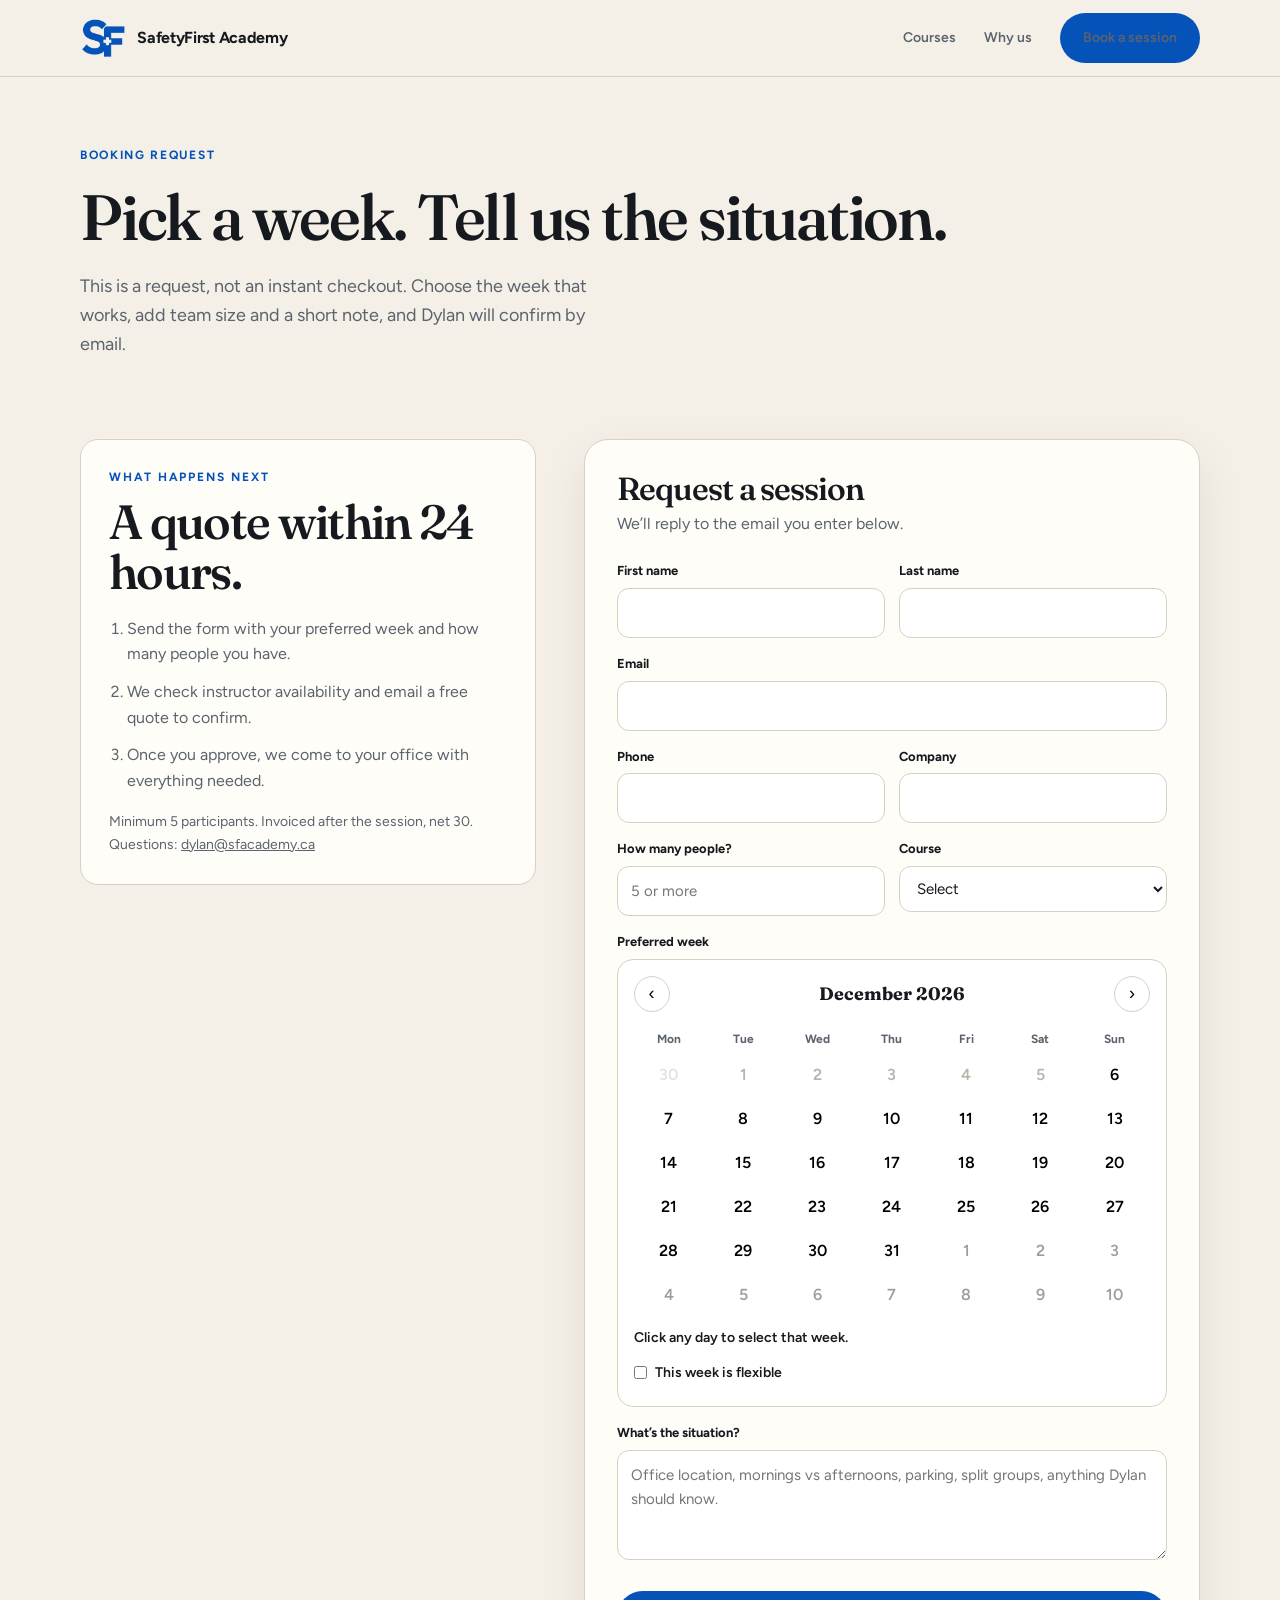
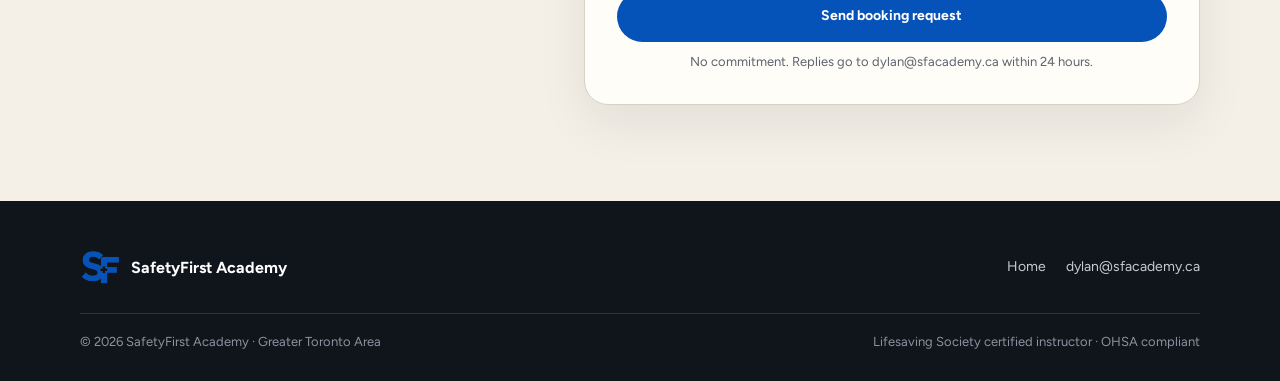
==== book.html @ b3f90e50 "Rebuild SafetyFirst Academy as a tighter site with a dedicated booking request page." ====
<!DOCTYPE html>
<html lang="en">
<head>
  <meta charset="UTF-8">
  <meta name="viewport" content="width=device-width, initial-scale=1.0">
  <title>Book a session | SafetyFirst Academy</title>
  <meta name="description" content="Request an on-site First Aid or CPR-C session. Choose a week, tell us your team size, and we will confirm within 24 hours.">
  <link rel="icon" href="assets/favicon.png">
  <link rel="preconnect" href="https://fonts.googleapis.com">
  <link rel="preconnect" href="https://fonts.gstatic.com" crossorigin>
  <link href="https://fonts.googleapis.com/css2?family=Figtree:wght@400;500;600;700&family=Fraunces:ital,opsz,wght@0,9..144,500;0,9..144,600;1,9..144,500&display=swap" rel="stylesheet">
  <link rel="stylesheet" href="css/styles.css">
</head>
<body>
  <a class="skip" href="#main">Skip to content</a>

  <header class="nav">
    <div class="nav-in">
      <a class="brand" href="index.html">
        <img src="assets/mark.png" alt="">
        <span>SafetyFirst Academy</span>
      </a>
      <nav class="nav-links">
        <a href="index.html#courses">Courses</a>
        <a href="index.html#why">Why us</a>
        <a class="btn btn-solid" href="book.html">Book a session</a>
      </nav>
    </div>
  </header>

  <main id="main">
    <section class="page-hero">
      <div class="wrap">
        <div class="kicker">Booking request</div>
        <h1>Pick a week. Tell us the situation.</h1>
        <p class="lede">This is a request, not an instant checkout. Choose the week that works, add team size and a short note, and Dylan will confirm by email.</p>
      </div>
    </section>

    <section class="booking">
      <div class="wrap booking-grid">
        <aside class="aside-card">
          <div class="lbl">What happens next</div>
          <h2>A quote within 24 hours.</h2>
          <ol>
            <li>Send the form with your preferred week and how many people you have.</li>
            <li>We check instructor availability and email a free quote to confirm.</li>
            <li>Once you approve, we come to your office with everything needed.</li>
          </ol>
          <p class="note">Minimum 5 participants. Invoiced after the session, net 30. Questions: <a href="mailto:dylan@sfacademy.ca">dylan@sfacademy.ca</a></p>
        </aside>

        <div class="form-card">
          <form id="bookingForm" name="session-request" method="POST" data-netlify="true" data-netlify-honeypot="bot-field" action="/book.html">
            <input type="hidden" name="form-name" value="session-request">
            <p class="honeypot">
              <label>Don’t fill this out if you’re human: <input name="bot-field"></label>
            </p>

            <h2>Request a session</h2>
            <p class="form-sub">We’ll reply to the email you enter below.</p>
            <div class="form-error" id="formError" role="alert"></div>

            <div class="fr">
              <div class="fg">
                <label for="fname">First name</label>
                <input id="fname" name="first-name" type="text" autocomplete="given-name" required>
              </div>
              <div class="fg">
                <label for="lname">Last name</label>
                <input id="lname" name="last-name" type="text" autocomplete="family-name">
              </div>
            </div>

            <div class="fg">
              <label for="email">Email</label>
              <input id="email" name="email" type="email" autocomplete="email" required>
            </div>

            <div class="fr">
              <div class="fg">
                <label for="phone">Phone</label>
                <input id="phone" name="phone" type="tel" autocomplete="tel">
              </div>
              <div class="fg">
                <label for="company">Company</label>
                <input id="company" name="company" type="text" autocomplete="organization" required>
              </div>
            </div>

            <div class="fr">
              <div class="fg">
                <label for="size">How many people?</label>
                <input id="size" name="team-size" type="number" min="5" step="1" placeholder="5 or more" required>
              </div>
              <div class="fg">
                <label for="course">Course</label>
                <select id="course" name="course" required>
                  <option value="">Select</option>
                  <option>Basic First Aid &amp; CPR-C (8 hours)</option>
                  <option>Intermediate First Aid &amp; CPR-C (16 hours)</option>
                  <option>Group recertification</option>
                  <option>Custom corporate program</option>
                  <option>Not sure yet</option>
                </select>
              </div>
            </div>

            <div class="fg">
              <label>Preferred week</label>
              <div class="cal" id="calendar">
                <div class="cal-head">
                  <button type="button" id="calPrev" aria-label="Previous month">‹</button>
                  <strong id="calLabel"></strong>
                  <button type="button" id="calNext" aria-label="Next month">›</button>
                </div>
                <div class="cal-weekdays">
                  <span>Mon</span><span>Tue</span><span>Wed</span><span>Thu</span><span>Fri</span><span>Sat</span><span>Sun</span>
                </div>
                <div class="cal-grid" id="calGrid"></div>
                <p class="cal-choice" id="calChoice">Click any day to select that week.</p>
                <label class="check">
                  <input id="flexible" name="date-flexible" type="checkbox" value="yes">
                  This week is flexible
                </label>
              </div>
              <input type="hidden" name="preferred-date" id="preferredDate">
              <input type="hidden" name="preferred-week" id="preferredWeek">
            </div>

            <div class="fg">
              <label for="notes">What’s the situation?</label>
              <textarea id="notes" name="notes" placeholder="Office location, mornings vs afternoons, parking, split groups, anything Dylan should know." required></textarea>
            </div>

            <button class="btn btn-solid submit" id="submitBtn" type="submit">Send booking request</button>
            <p class="fnote">No commitment. Replies go to dylan@sfacademy.ca within 24 hours.</p>
          </form>

          <div class="ok" id="okBox">
            <h3>Request received</h3>
            <p>Thanks. Dylan will email you within 24 hours to confirm a date and send a quote.</p>
          </div>
        </div>
      </div>
    </section>
  </main>

  <footer>
    <div class="wrap">
      <div class="foot-top">
        <div class="foot-brand">
          <img src="assets/mark.png" alt="">
          <span>SafetyFirst Academy</span>
        </div>
        <div class="foot-links">
          <a href="index.html">Home</a>
          <a href="mailto:dylan@sfacademy.ca">dylan@sfacademy.ca</a>
        </div>
      </div>
      <div class="foot-btm">
        <span>© 2026 SafetyFirst Academy · Greater Toronto Area</span>
        <span>Lifesaving Society certified instructor · OHSA compliant</span>
      </div>
    </div>
  </footer>

  <script src="js/book.js"></script>
</body>
</html>
---- css/styles.css ----
*,
*::before,
*::after {
  box-sizing: border-box;
  margin: 0;
  padding: 0;
}

:root {
  --blue: #0553b8;
  --blue-deep: #033e8c;
  --blue-soft: #dbe7f8;
  --ink: #16191e;
  --muted: #5c636e;
  --paper: #f4f0e8;
  --paper-2: #ebe5d9;
  --card: #fffdf8;
  --line: #d8d0c3;
  --navy: #10151c;
  --ok: #1f6b45;
  --danger: #b42318;
  --shadow: 0 18px 50px rgba(16, 21, 28, 0.08);
  --radius: 18px;
}

html {
  scroll-behavior: smooth;
}

body {
  font-family: "Figtree", "Helvetica Neue", sans-serif;
  color: var(--ink);
  background: var(--paper);
  line-height: 1.6;
  -webkit-font-smoothing: antialiased;
}

img {
  max-width: 100%;
  display: block;
}

a {
  color: inherit;
}

.wrap {
  width: min(1120px, calc(100% - 40px));
  margin: 0 auto;
}

.skip {
  position: absolute;
  left: -999px;
}

.skip:focus {
  left: 16px;
  top: 16px;
  z-index: 80;
  background: #fff;
  padding: 8px 12px;
}

/* NAV */
.nav {
  position: sticky;
  top: 0;
  z-index: 40;
  background: rgba(244, 240, 232, 0.88);
  backdrop-filter: blur(16px);
  border-bottom: 1px solid var(--line);
}

.nav-in {
  width: min(1120px, calc(100% - 40px));
  margin: 0 auto;
  height: 76px;
  display: flex;
  align-items: center;
  justify-content: space-between;
  gap: 24px;
}

.brand {
  display: flex;
  align-items: center;
  gap: 10px;
  text-decoration: none;
}

.brand img {
  height: 42px;
  width: auto;
}

.brand span {
  font-weight: 700;
  letter-spacing: -0.02em;
}

.nav-links {
  display: flex;
  align-items: center;
  gap: 28px;
}

.nav-links a {
  text-decoration: none;
  font-size: 14px;
  font-weight: 600;
  color: var(--muted);
}

.nav-links a:hover {
  color: var(--ink);
}

.btn {
  display: inline-flex;
  align-items: center;
  justify-content: center;
  gap: 8px;
  padding: 13px 22px;
  border-radius: 999px;
  font: inherit;
  font-size: 14px;
  font-weight: 700;
  text-decoration: none;
  border: 1.5px solid transparent;
  cursor: pointer;
  transition: 0.18s ease;
}

.btn-solid {
  background: var(--blue);
  color: #fff;
}

.btn-solid:hover {
  background: var(--blue-deep);
}

.btn-ghost {
  background: transparent;
  color: var(--ink);
  border-color: var(--line);
}

.btn-ghost:hover {
  border-color: var(--ink);
}

.btn-light {
  background: #fff;
  color: var(--ink);
}

/* HERO */
.hero {
  padding: 88px 0 72px;
}

.hero-grid {
  display: grid;
  grid-template-columns: 1.15fr 0.85fr;
  gap: 64px;
  align-items: end;
}

.kicker {
  display: inline-flex;
  align-items: center;
  gap: 8px;
  font-size: 12px;
  font-weight: 700;
  letter-spacing: 0.14em;
  text-transform: uppercase;
  color: var(--blue);
  margin-bottom: 18px;
}

h1,
h2,
.display {
  font-family: "Fraunces", Georgia, serif;
  font-weight: 560;
  letter-spacing: -0.035em;
  line-height: 1.05;
}

h1 {
  font-size: clamp(44px, 7vw, 78px);
  margin-bottom: 22px;
}

h1 em {
  font-style: italic;
  font-weight: 500;
  color: var(--blue);
}

.lede {
  font-size: 18px;
  color: var(--muted);
  max-width: 520px;
  margin-bottom: 32px;
}

.hero-actions {
  display: flex;
  gap: 12px;
  flex-wrap: wrap;
}

.hero-panel {
  background: var(--navy);
  color: #efe8da;
  border-radius: 28px;
  padding: 36px 32px;
  min-height: 320px;
  display: flex;
  flex-direction: column;
  justify-content: space-between;
  box-shadow: var(--shadow);
}

.hero-panel img {
  width: 92px;
  height: auto;
  margin-bottom: 28px;
}

.hero-panel p {
  font-family: "Fraunces", Georgia, serif;
  font-size: 28px;
  line-height: 1.2;
  letter-spacing: -0.03em;
}

.hero-panel small {
  color: #b7c0cc;
  font-size: 13px;
}

/* STRIP */
.strip {
  border-top: 1px solid var(--line);
  border-bottom: 1px solid var(--line);
  padding: 22px 0;
}

.strip-in {
  display: flex;
  justify-content: space-between;
  gap: 20px;
  flex-wrap: wrap;
}

.strip-in p {
  font-size: 14px;
  font-weight: 600;
  color: var(--muted);
}

/* SECTIONS */
section {
  padding: 88px 0;
}

.section-head {
  max-width: 640px;
  margin-bottom: 40px;
}

.lbl {
  font-size: 12px;
  font-weight: 700;
  letter-spacing: 0.16em;
  text-transform: uppercase;
  color: var(--blue);
  margin-bottom: 10px;
}

h2 {
  font-size: clamp(32px, 4vw, 48px);
  margin-bottom: 12px;
}

.sub {
  color: var(--muted);
  font-size: 17px;
}

.courses {
  display: grid;
  grid-template-columns: 1fr 1fr;
  gap: 18px;
}

.course {
  background: var(--card);
  border: 1px solid var(--line);
  border-radius: var(--radius);
  padding: 32px;
}

.course.featured {
  background: var(--navy);
  color: #f4efe6;
  border-color: var(--navy);
}

.course-top {
  display: flex;
  justify-content: space-between;
  gap: 16px;
  align-items: baseline;
  margin-bottom: 16px;
}

.course h3 {
  font-family: "Fraunces", Georgia, serif;
  font-size: 28px;
  letter-spacing: -0.03em;
}

.hours {
  font-size: 13px;
  font-weight: 700;
  color: var(--blue);
}

.course.featured .hours,
.course.featured .tag {
  color: #9ec2ff;
}

.course p {
  color: var(--muted);
  margin-bottom: 20px;
}

.course.featured p {
  color: #c9d0d8;
}

.tag {
  display: inline-block;
  font-size: 11px;
  font-weight: 700;
  letter-spacing: 0.08em;
  text-transform: uppercase;
  color: var(--blue);
}

.note {
  margin-top: 18px;
  color: var(--muted);
  font-size: 14px;
}

.reasons {
  display: grid;
  grid-template-columns: repeat(3, 1fr);
  gap: 28px;
}

.reason {
  padding-top: 18px;
  border-top: 2px solid var(--blue);
}

.reason strong {
  display: block;
  font-family: "Fraunces", Georgia, serif;
  font-size: 34px;
  letter-spacing: -0.04em;
  margin-bottom: 8px;
}

.reason h3 {
  font-size: 16px;
  margin-bottom: 6px;
}

.reason p {
  color: var(--muted);
  font-size: 14px;
}

.cta {
  padding: 0 0 88px;
}

.cta-band {
  background: var(--navy);
  color: #f4efe6;
  border-radius: 28px;
  padding: 48px;
  display: flex;
  justify-content: space-between;
  align-items: center;
  gap: 24px;
}

.cta-band h2 {
  margin-bottom: 8px;
}

.cta-band p {
  color: #b7c0cc;
}

/* PAGE HERO */
.page-hero {
  padding: 64px 0 24px;
}

.page-hero h1 {
  font-size: clamp(40px, 6vw, 64px);
}

/* BOOKING */
.booking {
  padding: 24px 0 96px;
}

.booking-grid {
  display: grid;
  grid-template-columns: 0.85fr 1.15fr;
  gap: 48px;
  align-items: start;
}

.aside-card {
  background: var(--card);
  border: 1px solid var(--line);
  border-radius: var(--radius);
  padding: 28px;
}

.aside-card ol {
  margin: 18px 0 0 18px;
  color: var(--muted);
}

.aside-card li + li {
  margin-top: 12px;
}

.form-card {
  background: var(--card);
  border: 1px solid var(--line);
  border-radius: 24px;
  padding: 32px;
  box-shadow: var(--shadow);
}

.form-card h2 {
  font-size: 32px;
  margin-bottom: 6px;
}

.form-sub {
  color: var(--muted);
  margin-bottom: 24px;
}

.fg {
  margin-bottom: 16px;
}

.fr {
  display: grid;
  grid-template-columns: 1fr 1fr;
  gap: 14px;
}

label {
  display: block;
  font-size: 13px;
  font-weight: 700;
  margin-bottom: 6px;
}

input,
select,
textarea {
  width: 100%;
  padding: 12px 13px;
  border: 1.5px solid var(--line);
  border-radius: 12px;
  font: inherit;
  font-size: 15px;
  background: #fff;
  color: var(--ink);
  outline: none;
}

input:focus,
select:focus,
textarea:focus {
  border-color: var(--blue);
  box-shadow: 0 0 0 4px rgba(5, 83, 184, 0.12);
}

textarea {
  min-height: 110px;
  resize: vertical;
}

.honeypot {
  display: none;
}

.cal {
  border: 1.5px solid var(--line);
  border-radius: 16px;
  padding: 16px;
  background: #fff;
}

.cal-head {
  display: flex;
  align-items: center;
  justify-content: space-between;
  margin-bottom: 12px;
}

.cal-head button {
  width: 36px;
  height: 36px;
  border: 1px solid var(--line);
  background: #fff;
  border-radius: 50%;
  cursor: pointer;
  font-size: 18px;
}

.cal-head strong {
  font-family: "Fraunces", Georgia, serif;
  font-size: 18px;
}

.cal-weekdays,
.cal-grid {
  display: grid;
  grid-template-columns: repeat(7, 1fr);
  gap: 4px;
}

.cal-weekdays span,
.cal-grid button {
  text-align: center;
  font-size: 12px;
}

.cal-weekdays span {
  color: var(--muted);
  font-weight: 700;
  padding: 6px 0;
}

.cal-grid button {
  border: 0;
  background: transparent;
  min-height: 40px;
  border-radius: 10px;
  cursor: pointer;
  font: inherit;
  font-weight: 600;
}

.cal-grid button:hover:not(:disabled) {
  background: var(--blue-soft);
}

.cal-grid button:disabled {
  color: #b9b3a8;
  cursor: default;
}

.cal-grid button.in-week {
  background: var(--blue-soft);
  color: var(--blue-deep);
}

.cal-grid button.selected {
  background: var(--blue);
  color: #fff;
}

.cal-choice {
  margin-top: 12px;
  font-size: 14px;
  font-weight: 600;
}

.check {
  display: flex;
  align-items: center;
  gap: 8px;
  margin-top: 12px;
  font-size: 14px;
  font-weight: 600;
}

.check input {
  width: auto;
}

.submit {
  width: 100%;
  margin-top: 8px;
}

.fnote {
  text-align: center;
  color: var(--muted);
  font-size: 13px;
  margin-top: 10px;
}

.ok {
  display: none;
  text-align: center;
  padding: 28px 8px;
}

.ok.show {
  display: block;
}

.ok h3 {
  font-family: "Fraunces", Georgia, serif;
  font-size: 28px;
  margin: 10px 0;
}

.form-error {
  display: none;
  background: #fde8e6;
  color: var(--danger);
  border-radius: 12px;
  padding: 10px 12px;
  font-size: 14px;
  font-weight: 600;
  margin-bottom: 14px;
}

.form-error.show {
  display: block;
}

/* FOOTER */
footer {
  background: var(--navy);
  color: #d7dde5;
  padding: 48px 0 28px;
}

.foot-top {
  display: flex;
  justify-content: space-between;
  gap: 24px;
  align-items: center;
  margin-bottom: 28px;
}

.foot-brand {
  display: flex;
  align-items: center;
  gap: 10px;
  color: #fff;
  font-weight: 700;
}

.foot-brand img {
  height: 36px;
}

.foot-links {
  display: flex;
  gap: 20px;
}

.foot-links a {
  color: #c5ccd6;
  text-decoration: none;
  font-size: 14px;
}

.foot-btm {
  border-top: 1px solid #2a313b;
  padding-top: 18px;
  display: flex;
  justify-content: space-between;
  gap: 16px;
  flex-wrap: wrap;
  font-size: 13px;
  color: #8b93a0;
}

.foot-btm a {
  color: #c5ccd6;
}

@media (max-width: 860px) {
  .hero-grid,
  .courses,
  .reasons,
  .booking-grid,
  .fr,
  .cta-band,
  .foot-top {
    grid-template-columns: 1fr;
    display: grid;
  }

  .nav-links a:not(.btn) {
    display: none;
  }

  .hero,
  section,
  .cta {
    padding-top: 56px;
    padding-bottom: 56px;
  }

  .hero-panel,
  .cta-band,
  .form-card {
    padding: 24px;
  }
}
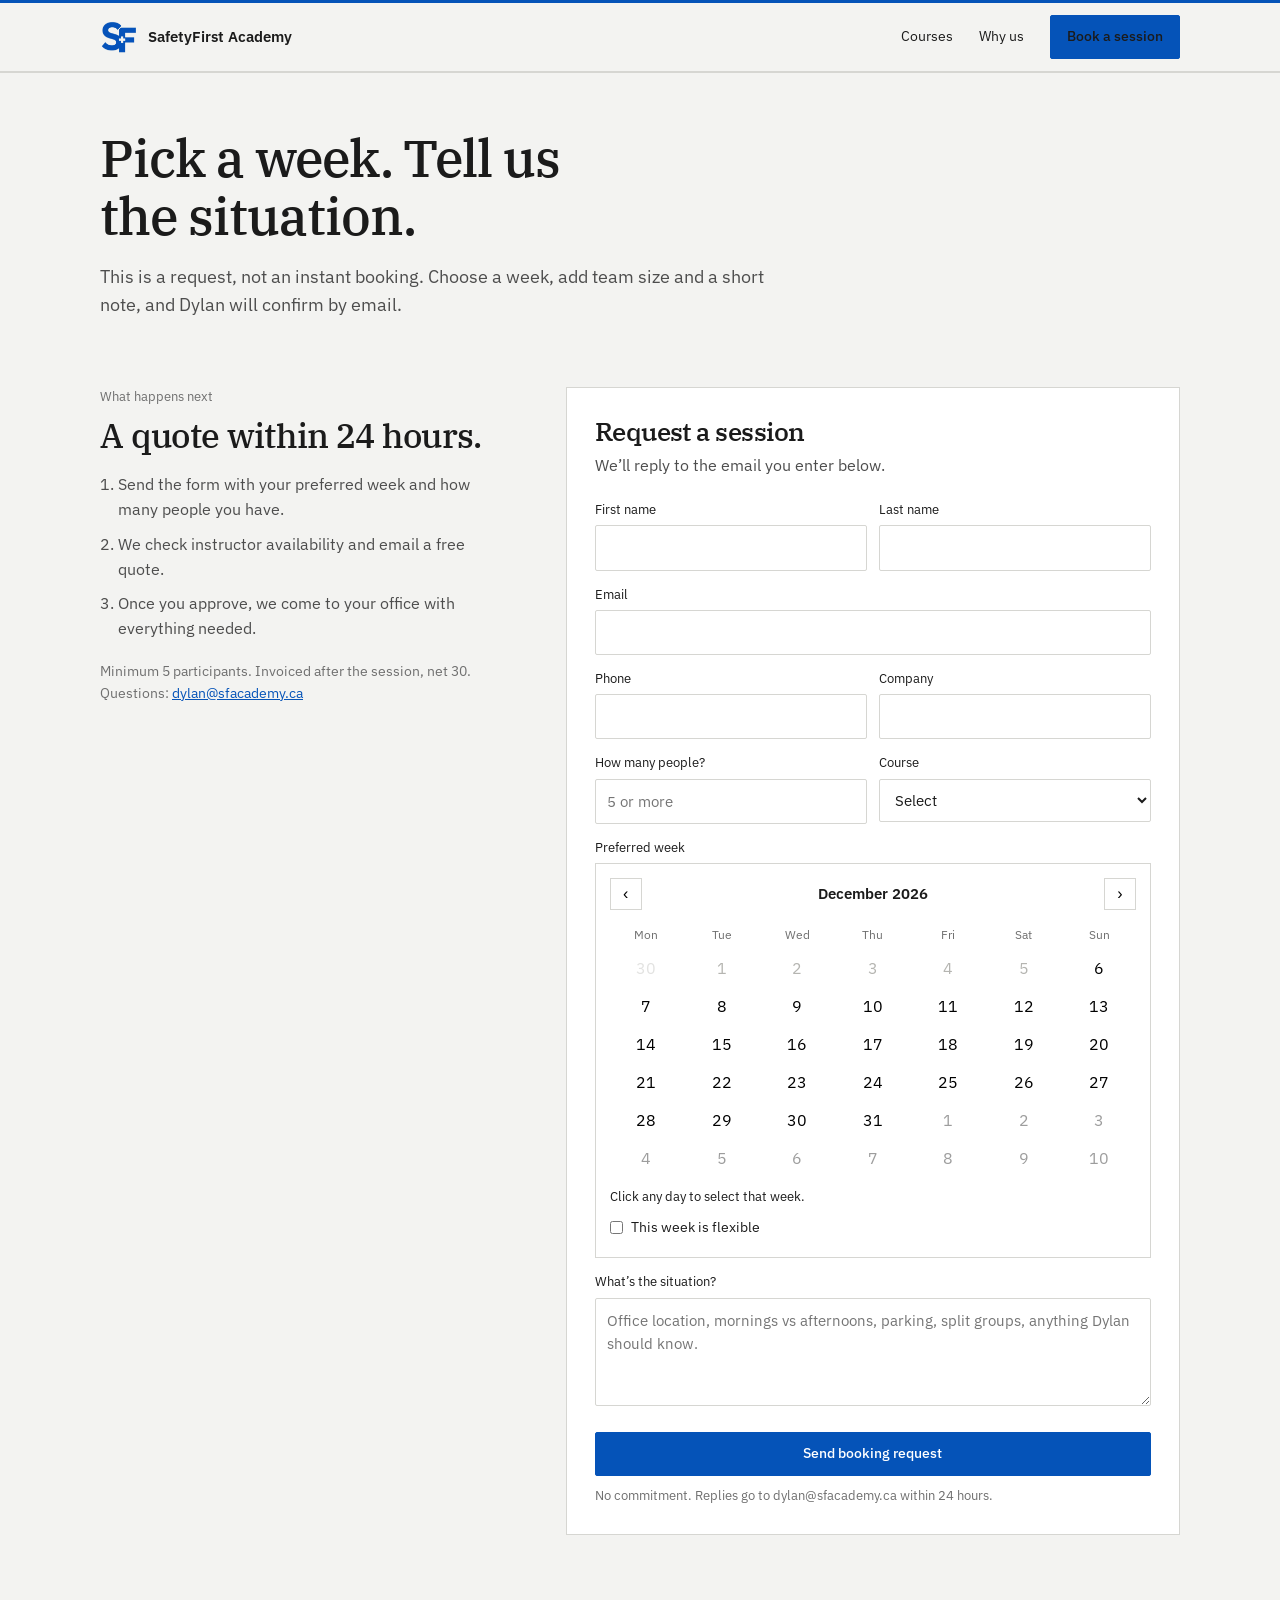
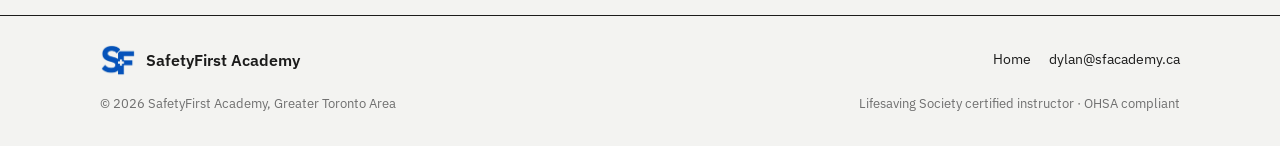
==== commit 82093f4c: "Quiet the visual system so the site reads as an academy, not a template." ====
--- a/book.html
+++ b/book.html
@@ -8,17 +8,18 @@
   <link rel="icon" href="assets/favicon.png">
   <link rel="preconnect" href="https://fonts.googleapis.com">
   <link rel="preconnect" href="https://fonts.gstatic.com" crossorigin>
-  <link href="https://fonts.googleapis.com/css2?family=Figtree:wght@400;500;600;700&family=Fraunces:ital,opsz,wght@0,9..144,500;0,9..144,600;1,9..144,500&display=swap" rel="stylesheet">
+  <link href="https://fonts.googleapis.com/css2?family=IBM+Plex+Sans:wght@400;500;600&family=IBM+Plex+Serif:wght@500&display=swap" rel="stylesheet">
   <link rel="stylesheet" href="css/styles.css">
 </head>
 <body>
   <a class="skip" href="#main">Skip to content</a>
+  <div class="topbar"></div>
 
   <header class="nav">
     <div class="nav-in">
       <a class="brand" href="index.html">
         <img src="assets/mark.png" alt="">
-        <span>SafetyFirst Academy</span>
+        SafetyFirst Academy
       </a>
       <nav class="nav-links">
         <a href="index.html#courses">Courses</a>
@@ -31,20 +32,19 @@
   <main id="main">
     <section class="page-hero">
       <div class="wrap">
-        <div class="kicker">Booking request</div>
         <h1>Pick a week. Tell us the situation.</h1>
-        <p class="lede">This is a request, not an instant checkout. Choose the week that works, add team size and a short note, and Dylan will confirm by email.</p>
+        <p class="lede">This is a request, not an instant booking. Choose a week, add team size and a short note, and Dylan will confirm by email.</p>
       </div>
     </section>
 
     <section class="booking">
       <div class="wrap booking-grid">
-        <aside class="aside-card">
+        <aside class="aside">
           <div class="lbl">What happens next</div>
           <h2>A quote within 24 hours.</h2>
           <ol>
             <li>Send the form with your preferred week and how many people you have.</li>
-            <li>We check instructor availability and email a free quote to confirm.</li>
+            <li>We check instructor availability and email a free quote.</li>
             <li>Once you approve, we come to your office with everything needed.</li>
           </ol>
           <p class="note">Minimum 5 participants. Invoiced after the session, net 30. Questions: <a href="mailto:dylan@sfacademy.ca">dylan@sfacademy.ca</a></p>
@@ -149,17 +149,17 @@
   <footer>
     <div class="wrap">
       <div class="foot-top">
-        <div class="foot-brand">
+        <a class="foot-brand" href="index.html">
           <img src="assets/mark.png" alt="">
-          <span>SafetyFirst Academy</span>
-        </div>
+          SafetyFirst Academy
+        </a>
         <div class="foot-links">
           <a href="index.html">Home</a>
           <a href="mailto:dylan@sfacademy.ca">dylan@sfacademy.ca</a>
         </div>
       </div>
       <div class="foot-btm">
-        <span>© 2026 SafetyFirst Academy · Greater Toronto Area</span>
+        <span>© 2026 SafetyFirst Academy, Greater Toronto Area</span>
         <span>Lifesaving Society certified instructor · OHSA compliant</span>
       </div>
     </div>
--- a/css/styles.css
+++ b/css/styles.css
@@ -8,19 +8,14 @@
 
 :root {
   --blue: #0553b8;
-  --blue-deep: #033e8c;
-  --blue-soft: #dbe7f8;
-  --ink: #16191e;
-  --muted: #5c636e;
-  --paper: #f4f0e8;
-  --paper-2: #ebe5d9;
-  --card: #fffdf8;
-  --line: #d8d0c3;
-  --navy: #10151c;
-  --ok: #1f6b45;
-  --danger: #b42318;
-  --shadow: 0 18px 50px rgba(16, 21, 28, 0.08);
-  --radius: 18px;
+  --blue-hover: #0448a0;
+  --ink: #1b1b1b;
+  --muted: #4d4d4d;
+  --faint: #6f6f6f;
+  --paper: #f3f3f1;
+  --line: #d6d6d2;
+  --white: #ffffff;
+  --danger: #9b1c1c;
 }
 
 html {
@@ -28,10 +23,11 @@
 }
 
 body {
-  font-family: "Figtree", "Helvetica Neue", sans-serif;
+  font-family: "IBM Plex Sans", "Helvetica Neue", Arial, sans-serif;
   color: var(--ink);
   background: var(--paper);
-  line-height: 1.6;
+  line-height: 1.55;
+  font-size: 16px;
   -webkit-font-smoothing: antialiased;
 }
 
@@ -41,11 +37,11 @@
 }
 
 a {
-  color: inherit;
+  color: var(--blue);
 }
 
 .wrap {
-  width: min(1120px, calc(100% - 40px));
+  width: min(1080px, calc(100% - 48px));
   margin: 0 auto;
 }
 
@@ -55,27 +51,27 @@
 }
 
 .skip:focus {
-  left: 16px;
-  top: 16px;
+  left: 12px;
+  top: 12px;
   z-index: 80;
-  background: #fff;
+  background: var(--white);
   padding: 8px 12px;
 }
 
-/* NAV */
+.topbar {
+  height: 3px;
+  background: var(--blue);
+}
+
 .nav {
-  position: sticky;
-  top: 0;
-  z-index: 40;
-  background: rgba(244, 240, 232, 0.88);
-  backdrop-filter: blur(16px);
   border-bottom: 1px solid var(--line);
+  background: var(--paper);
 }
 
 .nav-in {
-  width: min(1120px, calc(100% - 40px));
+  width: min(1080px, calc(100% - 48px));
   margin: 0 auto;
-  height: 76px;
+  height: 68px;
   display: flex;
   align-items: center;
   justify-content: space-between;
@@ -87,58 +83,55 @@
   align-items: center;
   gap: 10px;
   text-decoration: none;
+  color: var(--ink);
+  font-weight: 600;
+  font-size: 15px;
 }
 
 .brand img {
-  height: 42px;
+  height: 34px;
   width: auto;
 }
 
-.brand span {
-  font-weight: 700;
-  letter-spacing: -0.02em;
-}
-
 .nav-links {
   display: flex;
   align-items: center;
-  gap: 28px;
+  gap: 26px;
 }
 
 .nav-links a {
   text-decoration: none;
+  color: var(--ink);
   font-size: 14px;
-  font-weight: 600;
-  color: var(--muted);
 }
 
 .nav-links a:hover {
-  color: var(--ink);
+  text-decoration: underline;
+  text-underline-offset: 3px;
 }
 
 .btn {
   display: inline-flex;
   align-items: center;
   justify-content: center;
-  gap: 8px;
-  padding: 13px 22px;
-  border-radius: 999px;
+  padding: 10px 16px;
+  border-radius: 2px;
   font: inherit;
   font-size: 14px;
-  font-weight: 700;
+  font-weight: 500;
   text-decoration: none;
-  border: 1.5px solid transparent;
+  border: 1px solid transparent;
   cursor: pointer;
-  transition: 0.18s ease;
 }
 
 .btn-solid {
   background: var(--blue);
-  color: #fff;
+  color: var(--white);
+  border-color: var(--blue);
 }
 
 .btn-solid:hover {
-  background: var(--blue-deep);
+  background: var(--blue-hover);
 }
 
 .btn-ghost {
@@ -151,349 +144,269 @@
   border-color: var(--ink);
 }
 
-.btn-light {
-  background: #fff;
-  color: var(--ink);
-}
-
-/* HERO */
+.nav-links .btn {
+  text-decoration: none;
+}
+
 .hero {
-  padding: 88px 0 72px;
+  padding: 72px 0 56px;
 }
 
 .hero-grid {
   display: grid;
-  grid-template-columns: 1.15fr 0.85fr;
-  gap: 64px;
-  align-items: end;
-}
-
-.kicker {
-  display: inline-flex;
-  align-items: center;
-  gap: 8px;
-  font-size: 12px;
-  font-weight: 700;
-  letter-spacing: 0.14em;
-  text-transform: uppercase;
-  color: var(--blue);
+  grid-template-columns: minmax(0, 1.2fr) minmax(240px, 0.7fr);
+  gap: 72px;
+  align-items: start;
+}
+
+h1 {
+  font-family: "IBM Plex Serif", Georgia, serif;
+  font-size: clamp(36px, 5vw, 52px);
+  font-weight: 500;
+  letter-spacing: -0.02em;
+  line-height: 1.12;
+  max-width: 14ch;
   margin-bottom: 18px;
-}
-
-h1,
-h2,
-.display {
-  font-family: "Fraunces", Georgia, serif;
-  font-weight: 560;
-  letter-spacing: -0.035em;
-  line-height: 1.05;
-}
-
-h1 {
-  font-size: clamp(44px, 7vw, 78px);
-  margin-bottom: 22px;
-}
-
-h1 em {
-  font-style: italic;
-  font-weight: 500;
-  color: var(--blue);
 }
 
 .lede {
   font-size: 18px;
   color: var(--muted);
-  max-width: 520px;
-  margin-bottom: 32px;
+  max-width: 38em;
+  margin-bottom: 28px;
 }
 
 .hero-actions {
   display: flex;
-  gap: 12px;
+  gap: 10px;
   flex-wrap: wrap;
-}
-
-.hero-panel {
-  background: var(--navy);
-  color: #efe8da;
-  border-radius: 28px;
-  padding: 36px 32px;
-  min-height: 320px;
-  display: flex;
-  flex-direction: column;
-  justify-content: space-between;
-  box-shadow: var(--shadow);
-}
-
-.hero-panel img {
-  width: 92px;
-  height: auto;
   margin-bottom: 28px;
 }
 
-.hero-panel p {
-  font-family: "Fraunces", Georgia, serif;
-  font-size: 28px;
+.meta {
+  font-size: 13px;
+  color: var(--faint);
+}
+
+.facts {
+  border-top: 1px solid var(--ink);
+  padding-top: 16px;
+  display: grid;
+  gap: 18px;
+}
+
+.facts dt {
+  font-size: 12px;
+  color: var(--faint);
+  margin-bottom: 4px;
+}
+
+.facts dd {
+  font-size: 16px;
+}
+
+section {
+  padding: 56px 0;
+  border-top: 1px solid var(--line);
+}
+
+.section-head {
+  display: grid;
+  grid-template-columns: 180px 1fr;
+  gap: 24px;
+  margin-bottom: 36px;
+  align-items: baseline;
+}
+
+.lbl {
+  font-size: 13px;
+  color: var(--faint);
+}
+
+h2 {
+  font-family: "IBM Plex Serif", Georgia, serif;
+  font-size: clamp(26px, 3vw, 34px);
+  font-weight: 500;
+  letter-spacing: -0.02em;
   line-height: 1.2;
-  letter-spacing: -0.03em;
-}
-
-.hero-panel small {
-  color: #b7c0cc;
-  font-size: 13px;
-}
-
-/* STRIP */
-.strip {
-  border-top: 1px solid var(--line);
-  border-bottom: 1px solid var(--line);
-  padding: 22px 0;
-}
-
-.strip-in {
-  display: flex;
-  justify-content: space-between;
-  gap: 20px;
-  flex-wrap: wrap;
-}
-
-.strip-in p {
-  font-size: 14px;
-  font-weight: 600;
-  color: var(--muted);
-}
-
-/* SECTIONS */
-section {
-  padding: 88px 0;
-}
-
-.section-head {
-  max-width: 640px;
-  margin-bottom: 40px;
-}
-
-.lbl {
-  font-size: 12px;
-  font-weight: 700;
-  letter-spacing: 0.16em;
-  text-transform: uppercase;
-  color: var(--blue);
-  margin-bottom: 10px;
-}
-
-h2 {
-  font-size: clamp(32px, 4vw, 48px);
-  margin-bottom: 12px;
+  margin-bottom: 8px;
 }
 
 .sub {
   color: var(--muted);
-  font-size: 17px;
+  max-width: 40em;
 }
 
 .courses {
   display: grid;
-  grid-template-columns: 1fr 1fr;
-  gap: 18px;
+  gap: 0;
+  border-top: 1px solid var(--line);
 }
 
 .course {
-  background: var(--card);
-  border: 1px solid var(--line);
-  border-radius: var(--radius);
-  padding: 32px;
-}
-
-.course.featured {
-  background: var(--navy);
-  color: #f4efe6;
-  border-color: var(--navy);
-}
-
-.course-top {
-  display: flex;
-  justify-content: space-between;
+  display: grid;
+  grid-template-columns: 1fr auto;
+  gap: 16px 32px;
+  padding: 28px 0;
+  border-bottom: 1px solid var(--line);
+}
+
+.course h3 {
+  font-size: 20px;
+  font-weight: 600;
+}
+
+.course p {
+  grid-column: 1;
+  color: var(--muted);
+  max-width: 46em;
+}
+
+.hours {
+  font-size: 14px;
+  color: var(--faint);
+  white-space: nowrap;
+}
+
+.tag {
+  font-size: 13px;
+  color: var(--ink);
+}
+
+.note {
+  margin-top: 20px;
+  color: var(--faint);
+  font-size: 14px;
+}
+
+.why-grid {
+  display: grid;
+  grid-template-columns: 1.1fr 0.9fr;
+  gap: 48px;
+  align-items: start;
+}
+
+.reasons {
+  display: grid;
+  gap: 0;
+  border-top: 1px solid var(--line);
+}
+
+.reason {
+  display: grid;
+  grid-template-columns: 92px 1fr;
   gap: 16px;
-  align-items: baseline;
-  margin-bottom: 16px;
-}
-
-.course h3 {
-  font-family: "Fraunces", Georgia, serif;
-  font-size: 28px;
-  letter-spacing: -0.03em;
-}
-
-.hours {
-  font-size: 13px;
-  font-weight: 700;
-  color: var(--blue);
-}
-
-.course.featured .hours,
-.course.featured .tag {
-  color: #9ec2ff;
-}
-
-.course p {
-  color: var(--muted);
-  margin-bottom: 20px;
-}
-
-.course.featured p {
-  color: #c9d0d8;
-}
-
-.tag {
-  display: inline-block;
-  font-size: 11px;
-  font-weight: 700;
-  letter-spacing: 0.08em;
-  text-transform: uppercase;
-  color: var(--blue);
-}
-
-.note {
-  margin-top: 18px;
-  color: var(--muted);
-  font-size: 14px;
-}
-
-.reasons {
-  display: grid;
-  grid-template-columns: repeat(3, 1fr);
-  gap: 28px;
-}
-
-.reason {
-  padding-top: 18px;
-  border-top: 2px solid var(--blue);
+  padding: 16px 0;
+  border-bottom: 1px solid var(--line);
 }
 
 .reason strong {
-  display: block;
-  font-family: "Fraunces", Georgia, serif;
-  font-size: 34px;
-  letter-spacing: -0.04em;
-  margin-bottom: 8px;
-}
-
-.reason h3 {
-  font-size: 16px;
-  margin-bottom: 6px;
+  font-weight: 600;
 }
 
 .reason p {
   color: var(--muted);
-  font-size: 14px;
 }
 
 .cta {
-  padding: 0 0 88px;
-}
-
-.cta-band {
-  background: var(--navy);
-  color: #f4efe6;
-  border-radius: 28px;
-  padding: 48px;
+  padding: 56px 0 72px;
+  border-top: 1px solid var(--line);
+}
+
+.cta-row {
   display: flex;
   justify-content: space-between;
   align-items: center;
   gap: 24px;
 }
 
-.cta-band h2 {
-  margin-bottom: 8px;
-}
-
-.cta-band p {
-  color: #b7c0cc;
-}
-
-/* PAGE HERO */
+.cta-row h2 {
+  margin-bottom: 6px;
+}
+
+.cta-row p {
+  color: var(--muted);
+}
+
 .page-hero {
-  padding: 64px 0 24px;
+  padding: 56px 0 8px;
 }
 
 .page-hero h1 {
-  font-size: clamp(40px, 6vw, 64px);
-}
-
-/* BOOKING */
+  max-width: 16ch;
+}
+
 .booking {
-  padding: 24px 0 96px;
+  padding: 32px 0 80px;
+  border-top: 0;
 }
 
 .booking-grid {
   display: grid;
-  grid-template-columns: 0.85fr 1.15fr;
-  gap: 48px;
+  grid-template-columns: 0.8fr 1.2fr;
+  gap: 56px;
   align-items: start;
 }
 
-.aside-card {
-  background: var(--card);
+.aside h2 {
+  margin: 8px 0 16px;
+}
+
+.aside ol {
+  margin-left: 18px;
+  color: var(--muted);
+}
+
+.aside li + li {
+  margin-top: 10px;
+}
+
+.aside a {
+  color: var(--blue);
+}
+
+.form-card {
+  background: var(--white);
   border: 1px solid var(--line);
-  border-radius: var(--radius);
   padding: 28px;
 }
 
-.aside-card ol {
-  margin: 18px 0 0 18px;
-  color: var(--muted);
-}
-
-.aside-card li + li {
-  margin-top: 12px;
-}
-
-.form-card {
-  background: var(--card);
-  border: 1px solid var(--line);
-  border-radius: 24px;
-  padding: 32px;
-  box-shadow: var(--shadow);
-}
-
 .form-card h2 {
-  font-size: 32px;
+  font-size: 26px;
   margin-bottom: 6px;
 }
 
 .form-sub {
   color: var(--muted);
-  margin-bottom: 24px;
+  margin-bottom: 22px;
 }
 
 .fg {
-  margin-bottom: 16px;
+  margin-bottom: 14px;
 }
 
 .fr {
   display: grid;
   grid-template-columns: 1fr 1fr;
-  gap: 14px;
+  gap: 12px;
 }
 
 label {
   display: block;
   font-size: 13px;
-  font-weight: 700;
-  margin-bottom: 6px;
+  margin-bottom: 5px;
 }
 
 input,
 select,
 textarea {
   width: 100%;
-  padding: 12px 13px;
-  border: 1.5px solid var(--line);
-  border-radius: 12px;
+  padding: 10px 11px;
+  border: 1px solid var(--line);
+  border-radius: 2px;
   font: inherit;
   font-size: 15px;
-  background: #fff;
+  background: var(--white);
   color: var(--ink);
   outline: none;
 }
@@ -501,12 +414,11 @@
 input:focus,
 select:focus,
 textarea:focus {
-  border-color: var(--blue);
-  box-shadow: 0 0 0 4px rgba(5, 83, 184, 0.12);
+  border-color: var(--ink);
 }
 
 textarea {
-  min-height: 110px;
+  min-height: 108px;
   resize: vertical;
 }
 
@@ -515,39 +427,36 @@
 }
 
 .cal {
-  border: 1.5px solid var(--line);
-  border-radius: 16px;
-  padding: 16px;
-  background: #fff;
+  border: 1px solid var(--line);
+  padding: 14px;
 }
 
 .cal-head {
   display: flex;
   align-items: center;
   justify-content: space-between;
-  margin-bottom: 12px;
+  margin-bottom: 10px;
 }
 
 .cal-head button {
-  width: 36px;
-  height: 36px;
+  width: 32px;
+  height: 32px;
   border: 1px solid var(--line);
-  background: #fff;
-  border-radius: 50%;
+  background: var(--white);
   cursor: pointer;
-  font-size: 18px;
+  font-size: 16px;
 }
 
 .cal-head strong {
-  font-family: "Fraunces", Georgia, serif;
-  font-size: 18px;
+  font-size: 15px;
+  font-weight: 600;
 }
 
 .cal-weekdays,
 .cal-grid {
   display: grid;
   grid-template-columns: repeat(7, 1fr);
-  gap: 4px;
+  gap: 2px;
 }
 
 .cal-weekdays span,
@@ -557,53 +466,47 @@
 }
 
 .cal-weekdays span {
-  color: var(--muted);
-  font-weight: 700;
+  color: var(--faint);
   padding: 6px 0;
 }
 
 .cal-grid button {
   border: 0;
   background: transparent;
-  min-height: 40px;
-  border-radius: 10px;
+  min-height: 36px;
   cursor: pointer;
   font: inherit;
-  font-weight: 600;
 }
 
 .cal-grid button:hover:not(:disabled) {
-  background: var(--blue-soft);
+  background: #ecece8;
 }
 
 .cal-grid button:disabled {
-  color: #b9b3a8;
+  color: #b5b5b1;
   cursor: default;
 }
 
 .cal-grid button.in-week {
-  background: var(--blue-soft);
-  color: var(--blue-deep);
+  background: #ecece8;
 }
 
 .cal-grid button.selected {
-  background: var(--blue);
-  color: #fff;
+  background: var(--ink);
+  color: var(--white);
 }
 
 .cal-choice {
-  margin-top: 12px;
+  margin-top: 10px;
+  font-size: 13px;
+}
+
+.check {
+  display: flex;
+  align-items: center;
+  gap: 8px;
+  margin-top: 10px;
   font-size: 14px;
-  font-weight: 600;
-}
-
-.check {
-  display: flex;
-  align-items: center;
-  gap: 8px;
-  margin-top: 12px;
-  font-size: 14px;
-  font-weight: 600;
 }
 
 .check input {
@@ -612,20 +515,18 @@
 
 .submit {
   width: 100%;
-  margin-top: 8px;
+  margin-top: 6px;
 }
 
 .fnote {
-  text-align: center;
-  color: var(--muted);
+  color: var(--faint);
   font-size: 13px;
   margin-top: 10px;
 }
 
 .ok {
   display: none;
-  text-align: center;
-  padding: 28px 8px;
+  padding: 12px 0;
 }
 
 .ok.show {
@@ -633,87 +534,83 @@
 }
 
 .ok h3 {
-  font-family: "Fraunces", Georgia, serif;
-  font-size: 28px;
-  margin: 10px 0;
+  font-family: "IBM Plex Serif", Georgia, serif;
+  font-size: 26px;
+  font-weight: 500;
+  margin-bottom: 8px;
 }
 
 .form-error {
   display: none;
-  background: #fde8e6;
   color: var(--danger);
-  border-radius: 12px;
-  padding: 10px 12px;
   font-size: 14px;
-  font-weight: 600;
-  margin-bottom: 14px;
+  margin-bottom: 12px;
 }
 
 .form-error.show {
   display: block;
 }
 
-/* FOOTER */
 footer {
-  background: var(--navy);
-  color: #d7dde5;
-  padding: 48px 0 28px;
+  border-top: 1px solid var(--ink);
+  padding: 28px 0 32px;
 }
 
 .foot-top {
   display: flex;
   justify-content: space-between;
-  gap: 24px;
-  align-items: center;
-  margin-bottom: 28px;
+  gap: 20px;
+  align-items: center;
+  margin-bottom: 18px;
 }
 
 .foot-brand {
   display: flex;
   align-items: center;
   gap: 10px;
-  color: #fff;
-  font-weight: 700;
+  color: var(--ink);
+  font-weight: 600;
+  text-decoration: none;
 }
 
 .foot-brand img {
-  height: 36px;
+  height: 32px;
 }
 
 .foot-links {
   display: flex;
-  gap: 20px;
+  gap: 18px;
 }
 
 .foot-links a {
-  color: #c5ccd6;
+  color: var(--ink);
   text-decoration: none;
   font-size: 14px;
 }
 
+.foot-links a:hover {
+  text-decoration: underline;
+  text-underline-offset: 3px;
+}
+
 .foot-btm {
-  border-top: 1px solid #2a313b;
-  padding-top: 18px;
   display: flex;
   justify-content: space-between;
   gap: 16px;
   flex-wrap: wrap;
   font-size: 13px;
-  color: #8b93a0;
-}
-
-.foot-btm a {
-  color: #c5ccd6;
-}
-
-@media (max-width: 860px) {
+  color: var(--faint);
+}
+
+@media (max-width: 800px) {
   .hero-grid,
-  .courses,
-  .reasons,
+  .section-head,
+  .why-grid,
   .booking-grid,
   .fr,
-  .cta-band,
-  .foot-top {
+  .cta-row,
+  .foot-top,
+  .course {
     grid-template-columns: 1fr;
     display: grid;
   }
@@ -725,13 +622,11 @@
   .hero,
   section,
   .cta {
-    padding-top: 56px;
-    padding-bottom: 56px;
+    padding-top: 40px;
+    padding-bottom: 40px;
   }
 
-  .hero-panel,
-  .cta-band,
-  .form-card {
-    padding: 24px;
+  h1 {
+    max-width: none;
   }
 }
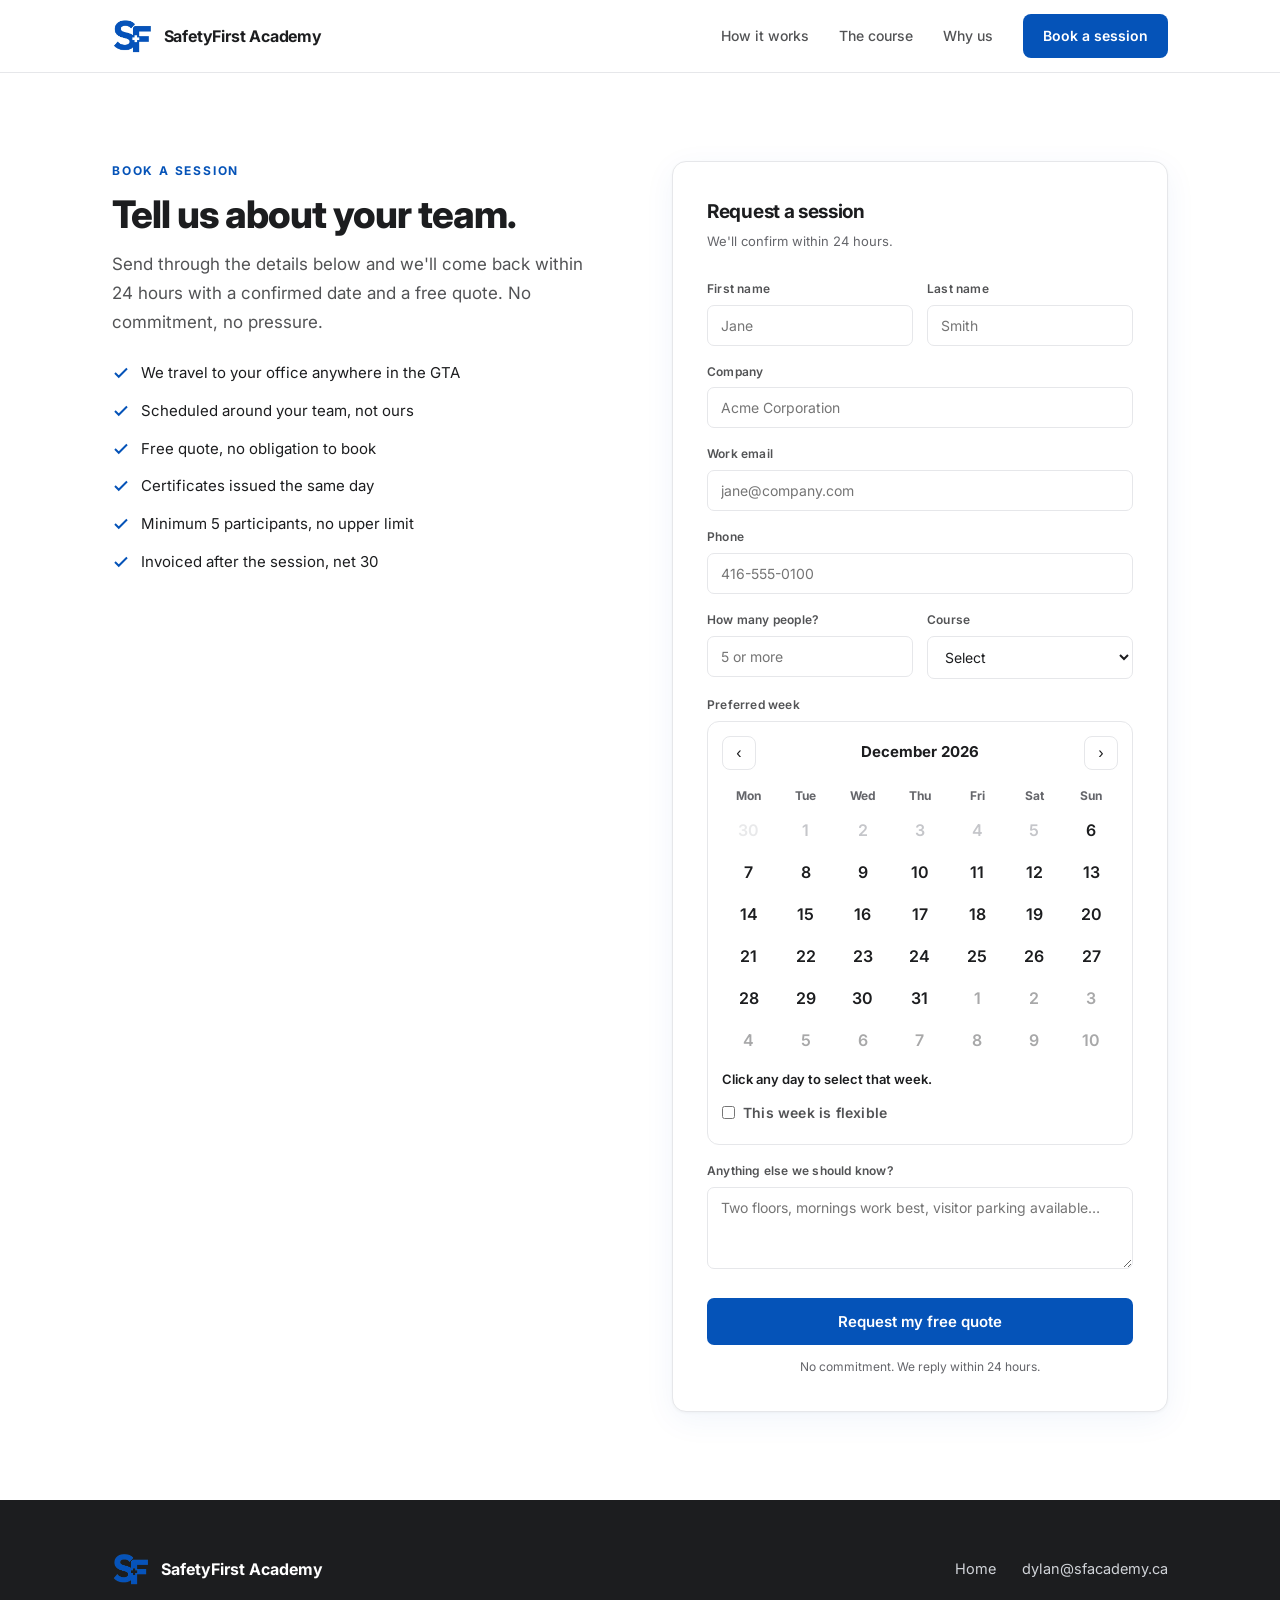
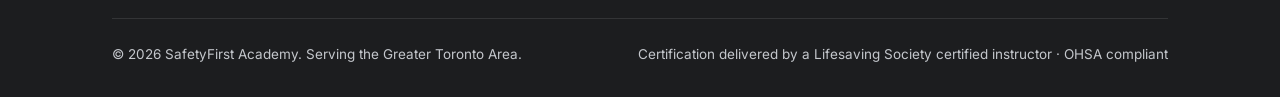
==== commit 40d91ca3: "Restore the original site look, add client photos, and keep the week booking form." ====
--- a/book.html
+++ b/book.html
@@ -8,90 +8,77 @@
   <link rel="icon" href="assets/favicon.png">
   <link rel="preconnect" href="https://fonts.googleapis.com">
   <link rel="preconnect" href="https://fonts.gstatic.com" crossorigin>
-  <link href="https://fonts.googleapis.com/css2?family=IBM+Plex+Sans:wght@400;500;600&family=IBM+Plex+Serif:wght@500&display=swap" rel="stylesheet">
+  <link href="https://fonts.googleapis.com/css2?family=Inter:wght@400;500;600;700;800&display=swap" rel="stylesheet">
   <link rel="stylesheet" href="css/styles.css">
 </head>
 <body>
-  <a class="skip" href="#main">Skip to content</a>
-  <div class="topbar"></div>
+  <nav>
+    <div class="nav-in">
+      <a href="index.html" class="brand">
+        <img src="assets/mark.png" alt="SafetyFirst Academy">
+        <span class="brand-txt">SafetyFirst Academy</span>
+      </a>
+      <div class="nav-links">
+        <a href="index.html#how">How it works</a>
+        <a href="index.html#services">The course</a>
+        <a href="index.html#why">Why us</a>
+        <a href="book.html" class="nav-btn">Book a session</a>
+      </div>
+    </div>
+  </nav>
 
-  <header class="nav">
-    <div class="nav-in">
-      <a class="brand" href="index.html">
-        <img src="assets/mark.png" alt="">
-        SafetyFirst Academy
-      </a>
-      <nav class="nav-links">
-        <a href="index.html#courses">Courses</a>
-        <a href="index.html#why">Why us</a>
-        <a class="btn btn-solid" href="book.html">Book a session</a>
-      </nav>
-    </div>
-  </header>
+  <section id="book">
+    <div class="wrap">
+      <div class="booking-grid">
+        <div>
+          <div class="lbl">Book a session</div>
+          <h2>Tell us about your team.</h2>
+          <p class="sub" style="margin-bottom:24px">Send through the details below and we'll come back within 24 hours with a confirmed date and a free quote. No commitment, no pressure.</p>
+          <ul class="checks">
+            <li><svg viewBox="0 0 24 24"><path d="M20 6L9 17l-5-5"/></svg>We travel to your office anywhere in the GTA</li>
+            <li><svg viewBox="0 0 24 24"><path d="M20 6L9 17l-5-5"/></svg>Scheduled around your team, not ours</li>
+            <li><svg viewBox="0 0 24 24"><path d="M20 6L9 17l-5-5"/></svg>Free quote, no obligation to book</li>
+            <li><svg viewBox="0 0 24 24"><path d="M20 6L9 17l-5-5"/></svg>Certificates issued the same day</li>
+            <li><svg viewBox="0 0 24 24"><path d="M20 6L9 17l-5-5"/></svg>Minimum 5 participants, no upper limit</li>
+            <li><svg viewBox="0 0 24 24"><path d="M20 6L9 17l-5-5"/></svg>Invoiced after the session, net 30</li>
+          </ul>
+        </div>
 
-  <main id="main">
-    <section class="page-hero">
-      <div class="wrap">
-        <h1>Pick a week. Tell us the situation.</h1>
-        <p class="lede">This is a request, not an instant booking. Choose a week, add team size and a short note, and Dylan will confirm by email.</p>
-      </div>
-    </section>
-
-    <section class="booking">
-      <div class="wrap booking-grid">
-        <aside class="aside">
-          <div class="lbl">What happens next</div>
-          <h2>A quote within 24 hours.</h2>
-          <ol>
-            <li>Send the form with your preferred week and how many people you have.</li>
-            <li>We check instructor availability and email a free quote.</li>
-            <li>Once you approve, we come to your office with everything needed.</li>
-          </ol>
-          <p class="note">Minimum 5 participants. Invoiced after the session, net 30. Questions: <a href="mailto:dylan@sfacademy.ca">dylan@sfacademy.ca</a></p>
-        </aside>
-
-        <div class="form-card">
-          <form id="bookingForm" name="session-request" method="POST" data-netlify="true" data-netlify-honeypot="bot-field" action="/book.html">
+        <div class="form">
+          <form id="bookingForm" method="POST" name="session-request" data-netlify="true" data-netlify-honeypot="bot-field" action="/">
             <input type="hidden" name="form-name" value="session-request">
-            <p class="honeypot">
-              <label>Don’t fill this out if you’re human: <input name="bot-field"></label>
+            <p style="display:none">
+              <label>Don't fill this out if you're human: <input name="bot-field"></label>
             </p>
-
-            <h2>Request a session</h2>
-            <p class="form-sub">We’ll reply to the email you enter below.</p>
+            <h3>Request a session</h3>
+            <p class="form-sub">We'll confirm within 24 hours.</p>
             <div class="form-error" id="formError" role="alert"></div>
-
             <div class="fr">
               <div class="fg">
                 <label for="fname">First name</label>
-                <input id="fname" name="first-name" type="text" autocomplete="given-name" required>
+                <input type="text" id="fname" name="first-name" placeholder="Jane" autocomplete="given-name" required>
               </div>
               <div class="fg">
                 <label for="lname">Last name</label>
-                <input id="lname" name="last-name" type="text" autocomplete="family-name">
+                <input type="text" id="lname" name="last-name" placeholder="Smith" autocomplete="family-name">
               </div>
             </div>
-
             <div class="fg">
-              <label for="email">Email</label>
-              <input id="email" name="email" type="email" autocomplete="email" required>
+              <label for="company">Company</label>
+              <input type="text" id="company" name="company" placeholder="Acme Corporation" autocomplete="organization" required>
             </div>
-
-            <div class="fr">
-              <div class="fg">
-                <label for="phone">Phone</label>
-                <input id="phone" name="phone" type="tel" autocomplete="tel">
-              </div>
-              <div class="fg">
-                <label for="company">Company</label>
-                <input id="company" name="company" type="text" autocomplete="organization" required>
-              </div>
+            <div class="fg">
+              <label for="email">Work email</label>
+              <input type="email" id="email" name="email" placeholder="jane@company.com" autocomplete="email" required>
             </div>
-
+            <div class="fg">
+              <label for="phone">Phone</label>
+              <input type="tel" id="phone" name="phone" placeholder="416-555-0100" autocomplete="tel">
+            </div>
             <div class="fr">
               <div class="fg">
                 <label for="size">How many people?</label>
-                <input id="size" name="team-size" type="number" min="5" step="1" placeholder="5 or more" required>
+                <input type="number" id="size" name="team-size" min="5" step="1" placeholder="5 or more" required>
               </div>
               <div class="fg">
                 <label for="course">Course</label>
@@ -101,11 +88,10 @@
                   <option>Intermediate First Aid &amp; CPR-C (16 hours)</option>
                   <option>Group recertification</option>
                   <option>Custom corporate program</option>
-                  <option>Not sure yet</option>
+                  <option>Not sure, please advise</option>
                 </select>
               </div>
             </div>
-
             <div class="fg">
               <label>Preferred week</label>
               <div class="cal" id="calendar">
@@ -127,44 +113,41 @@
               <input type="hidden" name="preferred-date" id="preferredDate">
               <input type="hidden" name="preferred-week" id="preferredWeek">
             </div>
-
             <div class="fg">
-              <label for="notes">What’s the situation?</label>
-              <textarea id="notes" name="notes" placeholder="Office location, mornings vs afternoons, parking, split groups, anything Dylan should know." required></textarea>
+              <label for="notes">Anything else we should know?</label>
+              <textarea id="notes" name="notes" placeholder="Two floors, mornings work best, visitor parking available…"></textarea>
             </div>
-
-            <button class="btn btn-solid submit" id="submitBtn" type="submit">Send booking request</button>
-            <p class="fnote">No commitment. Replies go to dylan@sfacademy.ca within 24 hours.</p>
+            <button type="submit" class="submit" id="submitBtn">Request my free quote</button>
+            <p class="fnote">No commitment. We reply within 24 hours.</p>
           </form>
-
           <div class="ok" id="okBox">
-            <h3>Request received</h3>
-            <p>Thanks. Dylan will email you within 24 hours to confirm a date and send a quote.</p>
+            <div class="ok-ico"><svg viewBox="0 0 24 24"><path d="M20 6L9 17l-5-5"/></svg></div>
+            <h4>Request received</h4>
+            <p>Thanks, we have your details. We will be in touch within 24 hours to confirm a date and send your quote.</p>
           </div>
         </div>
       </div>
-    </section>
-  </main>
+    </div>
+  </section>
 
   <footer>
     <div class="wrap">
       <div class="foot-top">
-        <a class="foot-brand" href="index.html">
+        <div class="foot-brand">
           <img src="assets/mark.png" alt="">
-          SafetyFirst Academy
-        </a>
+          <span>SafetyFirst Academy</span>
+        </div>
         <div class="foot-links">
           <a href="index.html">Home</a>
           <a href="mailto:dylan@sfacademy.ca">dylan@sfacademy.ca</a>
         </div>
       </div>
       <div class="foot-btm">
-        <span>© 2026 SafetyFirst Academy, Greater Toronto Area</span>
-        <span>Lifesaving Society certified instructor · OHSA compliant</span>
+        <span>© 2026 SafetyFirst Academy. Serving the Greater Toronto Area.</span>
+        <span>Certification delivered by a Lifesaving Society certified instructor · OHSA compliant</span>
       </div>
     </div>
   </footer>
-
   <script src="js/book.js"></script>
 </body>
 </html>
--- a/css/styles.css
+++ b/css/styles.css
@@ -1,632 +1,390 @@
-*,
-*::before,
-*::after {
-  box-sizing: border-box;
-  margin: 0;
-  padding: 0;
-}
-
-:root {
-  --blue: #0553b8;
-  --blue-hover: #0448a0;
-  --ink: #1b1b1b;
-  --muted: #4d4d4d;
-  --faint: #6f6f6f;
-  --paper: #f3f3f1;
-  --line: #d6d6d2;
-  --white: #ffffff;
-  --danger: #9b1c1c;
-}
-
-html {
-  scroll-behavior: smooth;
-}
-
-body {
-  font-family: "IBM Plex Sans", "Helvetica Neue", Arial, sans-serif;
-  color: var(--ink);
-  background: var(--paper);
-  line-height: 1.55;
-  font-size: 16px;
-  -webkit-font-smoothing: antialiased;
-}
-
-img {
-  max-width: 100%;
-  display: block;
-}
-
-a {
-  color: var(--blue);
-}
-
-.wrap {
-  width: min(1080px, calc(100% - 48px));
-  margin: 0 auto;
-}
-
-.skip {
-  position: absolute;
-  left: -999px;
-}
-
-.skip:focus {
-  left: 12px;
-  top: 12px;
-  z-index: 80;
-  background: var(--white);
-  padding: 8px 12px;
-}
-
-.topbar {
-  height: 3px;
-  background: var(--blue);
-}
-
-.nav {
-  border-bottom: 1px solid var(--line);
-  background: var(--paper);
-}
-
-.nav-in {
-  width: min(1080px, calc(100% - 48px));
-  margin: 0 auto;
-  height: 68px;
-  display: flex;
-  align-items: center;
-  justify-content: space-between;
-  gap: 24px;
-}
-
-.brand {
-  display: flex;
-  align-items: center;
-  gap: 10px;
-  text-decoration: none;
-  color: var(--ink);
-  font-weight: 600;
-  font-size: 15px;
-}
-
-.brand img {
-  height: 34px;
-  width: auto;
-}
-
-.nav-links {
-  display: flex;
-  align-items: center;
-  gap: 26px;
-}
-
-.nav-links a {
-  text-decoration: none;
-  color: var(--ink);
-  font-size: 14px;
-}
-
-.nav-links a:hover {
-  text-decoration: underline;
-  text-underline-offset: 3px;
-}
-
-.btn {
-  display: inline-flex;
-  align-items: center;
-  justify-content: center;
-  padding: 10px 16px;
-  border-radius: 2px;
-  font: inherit;
-  font-size: 14px;
-  font-weight: 500;
-  text-decoration: none;
-  border: 1px solid transparent;
-  cursor: pointer;
-}
-
-.btn-solid {
-  background: var(--blue);
-  color: var(--white);
-  border-color: var(--blue);
-}
-
-.btn-solid:hover {
-  background: var(--blue-hover);
-}
-
-.btn-ghost {
-  background: transparent;
-  color: var(--ink);
-  border-color: var(--line);
-}
-
-.btn-ghost:hover {
-  border-color: var(--ink);
-}
-
-.nav-links .btn {
-  text-decoration: none;
-}
-
-.hero {
-  padding: 72px 0 56px;
-}
-
-.hero-grid {
-  display: grid;
-  grid-template-columns: minmax(0, 1.2fr) minmax(240px, 0.7fr);
-  gap: 72px;
-  align-items: start;
-}
-
-h1 {
-  font-family: "IBM Plex Serif", Georgia, serif;
-  font-size: clamp(36px, 5vw, 52px);
-  font-weight: 500;
-  letter-spacing: -0.02em;
-  line-height: 1.12;
-  max-width: 14ch;
-  margin-bottom: 18px;
-}
-
-.lede {
-  font-size: 18px;
-  color: var(--muted);
-  max-width: 38em;
-  margin-bottom: 28px;
-}
-
-.hero-actions {
-  display: flex;
-  gap: 10px;
-  flex-wrap: wrap;
-  margin-bottom: 28px;
-}
-
-.meta {
-  font-size: 13px;
-  color: var(--faint);
-}
-
-.facts {
-  border-top: 1px solid var(--ink);
-  padding-top: 16px;
-  display: grid;
-  gap: 18px;
-}
-
-.facts dt {
-  font-size: 12px;
-  color: var(--faint);
-  margin-bottom: 4px;
-}
-
-.facts dd {
-  font-size: 16px;
-}
-
-section {
-  padding: 56px 0;
-  border-top: 1px solid var(--line);
-}
-
-.section-head {
-  display: grid;
-  grid-template-columns: 180px 1fr;
-  gap: 24px;
-  margin-bottom: 36px;
-  align-items: baseline;
-}
-
-.lbl {
-  font-size: 13px;
-  color: var(--faint);
-}
-
-h2 {
-  font-family: "IBM Plex Serif", Georgia, serif;
-  font-size: clamp(26px, 3vw, 34px);
-  font-weight: 500;
-  letter-spacing: -0.02em;
-  line-height: 1.2;
-  margin-bottom: 8px;
-}
-
-.sub {
-  color: var(--muted);
-  max-width: 40em;
-}
-
-.courses {
-  display: grid;
-  gap: 0;
-  border-top: 1px solid var(--line);
-}
-
-.course {
-  display: grid;
-  grid-template-columns: 1fr auto;
-  gap: 16px 32px;
-  padding: 28px 0;
-  border-bottom: 1px solid var(--line);
-}
-
-.course h3 {
-  font-size: 20px;
-  font-weight: 600;
-}
-
-.course p {
-  grid-column: 1;
-  color: var(--muted);
-  max-width: 46em;
-}
-
-.hours {
-  font-size: 14px;
-  color: var(--faint);
-  white-space: nowrap;
-}
-
-.tag {
-  font-size: 13px;
-  color: var(--ink);
-}
-
-.note {
-  margin-top: 20px;
-  color: var(--faint);
-  font-size: 14px;
-}
-
-.why-grid {
-  display: grid;
-  grid-template-columns: 1.1fr 0.9fr;
-  gap: 48px;
-  align-items: start;
-}
-
-.reasons {
-  display: grid;
-  gap: 0;
-  border-top: 1px solid var(--line);
-}
-
-.reason {
-  display: grid;
-  grid-template-columns: 92px 1fr;
-  gap: 16px;
-  padding: 16px 0;
-  border-bottom: 1px solid var(--line);
-}
-
-.reason strong {
-  font-weight: 600;
-}
-
-.reason p {
-  color: var(--muted);
-}
-
-.cta {
-  padding: 56px 0 72px;
-  border-top: 1px solid var(--line);
-}
-
-.cta-row {
-  display: flex;
-  justify-content: space-between;
-  align-items: center;
-  gap: 24px;
-}
-
-.cta-row h2 {
-  margin-bottom: 6px;
-}
-
-.cta-row p {
-  color: var(--muted);
-}
-
-.page-hero {
-  padding: 56px 0 8px;
-}
-
-.page-hero h1 {
-  max-width: 16ch;
-}
-
-.booking {
-  padding: 32px 0 80px;
-  border-top: 0;
-}
-
-.booking-grid {
-  display: grid;
-  grid-template-columns: 0.8fr 1.2fr;
-  gap: 56px;
-  align-items: start;
-}
-
-.aside h2 {
-  margin: 8px 0 16px;
-}
-
-.aside ol {
-  margin-left: 18px;
-  color: var(--muted);
-}
-
-.aside li + li {
-  margin-top: 10px;
-}
-
-.aside a {
-  color: var(--blue);
-}
-
-.form-card {
-  background: var(--white);
-  border: 1px solid var(--line);
-  padding: 28px;
-}
-
-.form-card h2 {
-  font-size: 26px;
-  margin-bottom: 6px;
-}
-
-.form-sub {
-  color: var(--muted);
-  margin-bottom: 22px;
-}
-
-.fg {
-  margin-bottom: 14px;
-}
-
-.fr {
-  display: grid;
-  grid-template-columns: 1fr 1fr;
-  gap: 12px;
-}
-
-label {
-  display: block;
-  font-size: 13px;
-  margin-bottom: 5px;
-}
-
-input,
-select,
-textarea {
-  width: 100%;
-  padding: 10px 11px;
-  border: 1px solid var(--line);
-  border-radius: 2px;
-  font: inherit;
-  font-size: 15px;
-  background: var(--white);
-  color: var(--ink);
-  outline: none;
-}
-
-input:focus,
-select:focus,
-textarea:focus {
-  border-color: var(--ink);
-}
-
-textarea {
-  min-height: 108px;
-  resize: vertical;
-}
-
-.honeypot {
-  display: none;
-}
-
-.cal {
-  border: 1px solid var(--line);
-  padding: 14px;
-}
-
-.cal-head {
-  display: flex;
-  align-items: center;
-  justify-content: space-between;
-  margin-bottom: 10px;
-}
-
-.cal-head button {
-  width: 32px;
-  height: 32px;
-  border: 1px solid var(--line);
-  background: var(--white);
-  cursor: pointer;
-  font-size: 16px;
-}
-
-.cal-head strong {
-  font-size: 15px;
-  font-weight: 600;
-}
-
-.cal-weekdays,
-.cal-grid {
-  display: grid;
-  grid-template-columns: repeat(7, 1fr);
-  gap: 2px;
-}
-
-.cal-weekdays span,
-.cal-grid button {
-  text-align: center;
-  font-size: 12px;
-}
-
-.cal-weekdays span {
-  color: var(--faint);
-  padding: 6px 0;
-}
-
-.cal-grid button {
-  border: 0;
-  background: transparent;
-  min-height: 36px;
-  cursor: pointer;
-  font: inherit;
-}
-
-.cal-grid button:hover:not(:disabled) {
-  background: #ecece8;
-}
-
-.cal-grid button:disabled {
-  color: #b5b5b1;
-  cursor: default;
-}
-
-.cal-grid button.in-week {
-  background: #ecece8;
-}
-
-.cal-grid button.selected {
-  background: var(--ink);
-  color: var(--white);
-}
-
-.cal-choice {
-  margin-top: 10px;
-  font-size: 13px;
-}
-
-.check {
-  display: flex;
-  align-items: center;
-  gap: 8px;
-  margin-top: 10px;
-  font-size: 14px;
-}
-
-.check input {
-  width: auto;
-}
-
-.submit {
-  width: 100%;
-  margin-top: 6px;
-}
-
-.fnote {
-  color: var(--faint);
-  font-size: 13px;
-  margin-top: 10px;
-}
-
-.ok {
-  display: none;
-  padding: 12px 0;
-}
-
-.ok.show {
-  display: block;
-}
-
-.ok h3 {
-  font-family: "IBM Plex Serif", Georgia, serif;
-  font-size: 26px;
-  font-weight: 500;
-  margin-bottom: 8px;
-}
-
-.form-error {
-  display: none;
-  color: var(--danger);
-  font-size: 14px;
-  margin-bottom: 12px;
-}
-
-.form-error.show {
-  display: block;
-}
-
-footer {
-  border-top: 1px solid var(--ink);
-  padding: 28px 0 32px;
-}
-
-.foot-top {
-  display: flex;
-  justify-content: space-between;
-  gap: 20px;
-  align-items: center;
-  margin-bottom: 18px;
-}
-
-.foot-brand {
-  display: flex;
-  align-items: center;
-  gap: 10px;
-  color: var(--ink);
-  font-weight: 600;
-  text-decoration: none;
-}
-
-.foot-brand img {
-  height: 32px;
-}
-
-.foot-links {
-  display: flex;
-  gap: 18px;
-}
-
-.foot-links a {
-  color: var(--ink);
-  text-decoration: none;
-  font-size: 14px;
-}
-
-.foot-links a:hover {
-  text-decoration: underline;
-  text-underline-offset: 3px;
-}
-
-.foot-btm {
-  display: flex;
-  justify-content: space-between;
-  gap: 16px;
-  flex-wrap: wrap;
-  font-size: 13px;
-  color: var(--faint);
-}
-
-@media (max-width: 800px) {
-  .hero-grid,
-  .section-head,
-  .why-grid,
-  .booking-grid,
-  .fr,
-  .cta-row,
-  .foot-top,
-  .course {
-    grid-template-columns: 1fr;
-    display: grid;
-  }
-
-  .nav-links a:not(.btn) {
-    display: none;
-  }
-
-  .hero,
-  section,
-  .cta {
-    padding-top: 40px;
-    padding-bottom: 40px;
-  }
-
-  h1 {
-    max-width: none;
-  }
-}
+
+  *,*::before,*::after{box-sizing:border-box;margin:0;padding:0}
+
+  :root{
+    --blue:#0553B8;
+    --blue-deep:#03408F;
+    --blue-tint:#EDF3FC;
+    --blue-line:#D3E2F7;
+    --ink:#1C1D1F;
+    --grey:#525355;
+    --grey-soft:#65666B;
+    --line:#E6E7EA;
+    --paper:#FFFFFF;
+    --paper-2:#F7F8FA;
+    --r:8px;
+  }
+
+  html{scroll-behavior:smooth}
+  body{
+    font-family:'Inter',-apple-system,'Segoe UI',Arial,sans-serif;
+    color:var(--ink);background:var(--paper);
+    line-height:1.65;-webkit-font-smoothing:antialiased;
+  }
+  .wrap{max-width:1120px;margin:0 auto;padding:0 32px}
+
+  /* NAV */
+  nav{
+    position:sticky;top:0;z-index:50;
+    background:rgba(255,255,255,.92);
+    backdrop-filter:blur(10px);
+    border-bottom:1px solid var(--line);
+  }
+  .nav-in{
+    max-width:1120px;margin:0 auto;padding:0 32px;
+    height:72px;display:flex;align-items:center;justify-content:space-between;
+  }
+  .brand{display:flex;align-items:center;gap:11px;text-decoration:none}
+  .brand img{height:36px;width:auto;display:block}
+  .brand-txt{font-size:16px;font-weight:700;color:var(--ink);letter-spacing:-.2px}
+  .nav-links{display:flex;gap:30px;align-items:center}
+  .nav-links a{color:var(--grey);text-decoration:none;font-size:14px;font-weight:500;transition:color .18s}
+  .nav-links a:hover{color:var(--blue)}
+  .nav-btn{
+    background:var(--blue);color:#fff!important;
+    padding:10px 20px;border-radius:var(--r);
+    font-weight:600!important;font-size:14px!important;
+    transition:background .18s;
+  }
+  .nav-btn:hover{background:var(--blue-deep)}
+
+  /* HERO */
+  .hero{padding:88px 0 76px;border-bottom:1px solid var(--line)}
+  .hero-grid{display:grid;grid-template-columns:1.15fr .85fr;gap:64px;align-items:center}
+  .eyebrow{
+    display:inline-flex;align-items:center;gap:8px;
+    font-size:12px;font-weight:700;letter-spacing:1.4px;text-transform:uppercase;
+    color:var(--blue);background:var(--blue-tint);
+    border:1px solid var(--blue-line);
+    padding:6px 14px;border-radius:100px;margin-bottom:24px;
+  }
+  h1{
+    font-size:clamp(36px,4.4vw,54px);font-weight:800;
+    letter-spacing:-1.6px;line-height:1.08;margin-bottom:20px;color:var(--ink);
+  }
+  h1 em{font-style:normal;color:var(--blue)}
+  .lede{font-size:18px;color:var(--grey);max-width:520px;margin-bottom:32px;line-height:1.7}
+  .hero-btns{display:flex;gap:12px;flex-wrap:wrap}
+  .btn{
+    display:inline-block;padding:14px 28px;border-radius:var(--r);
+    font-size:15px;font-weight:600;text-decoration:none;cursor:pointer;
+    border:1.5px solid transparent;transition:all .18s;font-family:inherit;
+  }
+  .btn-solid{background:var(--blue);color:#fff}
+  .btn-solid:hover{background:var(--blue-deep)}
+  .btn-ghost{background:#fff;color:var(--ink);border-color:var(--line)}
+  .btn-ghost:hover{border-color:var(--blue);color:var(--blue)}
+  .hero-mark{display:flex;justify-content:center;align-items:center}
+  .hero-mark img{width:100%;max-width:300px;height:auto}
+
+  /* STRIP */
+  .strip{background:var(--paper-2);border-bottom:1px solid var(--line);padding:22px 0}
+  .strip-in{
+    max-width:1120px;margin:0 auto;padding:0 32px;
+    display:flex;gap:40px;flex-wrap:wrap;justify-content:center;
+  }
+  .strip-item{
+    display:flex;align-items:center;gap:9px;
+    font-size:13px;font-weight:600;color:var(--grey);
+  }
+  .strip-item svg{width:16px;height:16px;stroke:var(--blue);fill:none;stroke-width:2.4;flex-shrink:0}
+
+  /* SECTIONS */
+  section{padding:88px 0}
+  .lbl{
+    font-size:12px;font-weight:700;letter-spacing:1.8px;text-transform:uppercase;
+    color:var(--blue);margin-bottom:12px;
+  }
+  h2{
+    font-size:clamp(28px,3.2vw,38px);font-weight:800;
+    letter-spacing:-1px;line-height:1.15;color:var(--ink);margin-bottom:14px;
+  }
+  .sub{font-size:17px;color:var(--grey);max-width:560px;line-height:1.7;margin-bottom:52px}
+
+  /* STEPS */
+  .steps{display:grid;grid-template-columns:repeat(4,1fr);gap:0;border-top:1px solid var(--line)}
+  .step{padding:32px 28px 32px 0;border-right:1px solid var(--line)}
+  .step:last-child{border-right:none;padding-right:0}
+  .step:not(:first-child){padding-left:28px}
+  .step-n{
+    font-size:13px;font-weight:800;color:var(--blue);
+    letter-spacing:1px;margin-bottom:14px;
+  }
+  .step h3{font-size:16px;font-weight:700;color:var(--ink);margin-bottom:8px;letter-spacing:-.2px}
+  .step p{font-size:14px;color:var(--grey);line-height:1.65}
+
+  /* SERVICES */
+  .services{background:var(--paper-2);border-top:1px solid var(--line);border-bottom:1px solid var(--line)}
+  .cards{display:grid;grid-template-columns:repeat(3,1fr);gap:20px}
+  .card{
+    background:#fff;border:1px solid var(--line);border-radius:12px;
+    padding:30px 28px;transition:border-color .18s,transform .18s;
+  }
+  .card:hover{border-color:var(--blue-line);transform:translateY(-2px)}
+  .card-ico{
+    width:42px;height:42px;border-radius:9px;background:var(--blue-tint);
+    display:flex;align-items:center;justify-content:center;margin-bottom:18px;
+  }
+  .card-ico svg{width:20px;height:20px;stroke:var(--blue);fill:none;stroke-width:2;stroke-linecap:round;stroke-linejoin:round}
+  .card h3{font-size:17px;font-weight:700;color:var(--ink);margin-bottom:8px;letter-spacing:-.2px}
+  .card p{font-size:14px;color:var(--grey);line-height:1.7;margin-bottom:16px}
+  .tag{
+    display:inline-block;font-size:11px;font-weight:700;letter-spacing:.6px;
+    text-transform:uppercase;color:var(--blue);background:var(--blue-tint);
+    padding:4px 10px;border-radius:5px;
+  }
+
+  /* WHY */
+  .why-grid{display:grid;grid-template-columns:repeat(4,1fr);gap:36px}
+  .why-item{border-top:2px solid var(--blue);padding-top:20px}
+  .why-num{
+    font-size:38px;font-weight:800;color:var(--blue);
+    letter-spacing:-1.6px;line-height:1;margin-bottom:10px;
+  }
+  .why-item h3{font-size:15px;font-weight:700;color:var(--ink);margin-bottom:6px}
+  .why-item p{font-size:14px;color:var(--grey);line-height:1.65}
+
+  /* CLIENTS */
+  .clients{
+    background:var(--paper-2);border-top:1px solid var(--line);border-bottom:1px solid var(--line);
+    padding:52px 0;text-align:center;
+  }
+  .clients-lbl{
+    font-size:12px;font-weight:700;letter-spacing:1.8px;text-transform:uppercase;
+    color:var(--grey-soft);margin-bottom:26px;
+  }
+  .clients-row{display:flex;gap:16px;justify-content:center;flex-wrap:wrap}
+  .pill{
+    background:#fff;border:1px solid var(--line);border-radius:100px;
+    padding:11px 26px;font-size:14px;font-weight:600;color:var(--ink);
+  }
+  .pill.next{border-style:dashed;color:var(--grey-soft);font-weight:500}
+
+  /* BOOKING */
+  .booking-grid{display:grid;grid-template-columns:1fr 1fr;gap:64px;align-items:start}
+  .checks{list-style:none;display:flex;flex-direction:column;gap:13px;margin-top:8px}
+  .checks li{display:flex;gap:11px;font-size:15px;color:var(--ink);align-items:flex-start}
+  .checks svg{width:18px;height:18px;stroke:var(--blue);fill:none;stroke-width:2.6;flex-shrink:0;margin-top:3px}
+
+  .form{
+    background:#fff;border:1px solid var(--line);border-radius:14px;
+    padding:34px;box-shadow:0 1px 3px rgba(28,29,31,.04),0 8px 32px rgba(5,83,184,.06);
+  }
+  .form h3{font-size:19px;font-weight:700;color:var(--ink);margin-bottom:4px;letter-spacing:-.3px}
+  .form-sub{font-size:13px;color:var(--grey-soft);margin-bottom:26px}
+  .fg{margin-bottom:16px}
+  .fr{display:grid;grid-template-columns:1fr 1fr;gap:14px}
+  label{
+    display:block;font-size:12px;font-weight:600;color:var(--grey);
+    margin-bottom:6px;letter-spacing:.2px;
+  }
+  input,select,textarea{
+    width:100%;padding:11px 13px;border:1.5px solid var(--line);
+    border-radius:7px;font-size:14px;color:var(--ink);background:#fff;
+    outline:none;transition:border-color .18s,box-shadow .18s;font-family:inherit;
+  }
+  input:focus,select:focus,textarea:focus{
+    border-color:var(--blue);box-shadow:0 0 0 3px rgba(5,83,184,.10);
+  }
+  textarea{resize:vertical;min-height:82px}
+  select{cursor:pointer}
+  .submit{
+    width:100%;padding:14px;background:var(--blue);color:#fff;
+    border:none;border-radius:7px;font-size:15px;font-weight:600;
+    cursor:pointer;transition:background .18s;margin-top:6px;font-family:inherit;
+  }
+  .submit:hover{background:var(--blue-deep)}
+  .fnote{font-size:12px;color:var(--grey-soft);text-align:center;margin-top:12px}
+  .ok{
+    display:none;text-align:center;padding:34px 20px;
+  }
+  .ok-ico{
+    width:52px;height:52px;border-radius:50%;background:var(--blue-tint);
+    display:flex;align-items:center;justify-content:center;margin:0 auto 16px;
+  }
+  .ok-ico svg{width:24px;height:24px;stroke:var(--blue);fill:none;stroke-width:3}
+  .ok h4{font-size:18px;font-weight:700;color:var(--ink);margin-bottom:8px}
+  .ok p{font-size:14px;color:var(--grey);line-height:1.65}
+
+  /* FOOTER */
+  footer{background:var(--ink);padding:52px 0 32px;color:#fff}
+  .foot-top{
+    display:flex;justify-content:space-between;align-items:center;
+    flex-wrap:wrap;gap:24px;padding-bottom:32px;
+    border-bottom:1px solid rgba(255,255,255,.10);
+  }
+  .foot-brand{display:flex;align-items:center;gap:11px}
+  .foot-brand img{height:34px;width:auto}
+  .foot-brand span{font-size:16px;font-weight:700;color:#fff}
+  .foot-links{display:flex;gap:26px;flex-wrap:wrap}
+  .foot-links a{color:#D0D3D8;font-size:14.5px;text-decoration:none;transition:color .18s}
+  .foot-links a:hover{color:#fff}
+  .foot-btm{
+    padding-top:24px;display:flex;justify-content:space-between;
+    flex-wrap:wrap;gap:12px;
+    font-size:13.5px;color:#C4C7CC;
+  }
+
+  /* COURSE CARDS (two levels) */
+  .course-cards{display:grid;grid-template-columns:1fr 1fr;gap:20px;margin-bottom:48px}
+  .course-card{background:#fff;border:1px solid var(--line);border-radius:14px;padding:30px 28px;display:flex;flex-direction:column}
+  .course-card-feature{border-color:var(--blue);box-shadow:0 8px 32px rgba(5,83,184,.10)}
+  .course-card-top{display:flex;align-items:baseline;justify-content:space-between;gap:14px;margin-bottom:12px}
+  .course-card-top h3{font-size:19px;font-weight:700;color:var(--ink);letter-spacing:-.3px}
+  .hours{font-size:13px;font-weight:700;color:var(--blue);background:var(--blue-tint);border:1px solid var(--blue-line);padding:4px 12px;border-radius:100px;white-space:nowrap;flex-shrink:0}
+  .course-card p{font-size:14.5px;color:var(--grey);line-height:1.7;margin-bottom:18px;flex-grow:1}
+  .tag-solid{background:var(--blue);color:#fff}
+
+  /* GROUP SIZE NOTE */
+  .group-note{display:flex;gap:14px;align-items:flex-start;background:var(--blue-tint);border:1px solid var(--blue-line);border-radius:12px;padding:20px 24px;margin-bottom:48px}
+  .group-note svg{width:22px;height:22px;stroke:var(--blue);fill:none;stroke-width:2;stroke-linecap:round;stroke-linejoin:round;flex-shrink:0;margin-top:1px}
+  .group-note span{font-size:14.5px;color:var(--grey);line-height:1.7}
+  .group-note strong{color:var(--blue-deep);font-weight:700}
+
+  /* COURSE LEAD */
+  .course-lead{display:grid;grid-template-columns:1fr 1fr;gap:44px;align-items:start;margin-bottom:48px}
+  .course-lead-text h3{font-size:20px;font-weight:700;color:var(--ink);margin-bottom:12px;letter-spacing:-.3px}
+  .course-lead-text p{font-size:15px;color:var(--grey);line-height:1.75}
+  .learn-list{list-style:none;display:flex;flex-direction:column;gap:12px;background:#fff;border:1px solid var(--line);border-radius:14px;padding:26px 28px}
+  .learn-list li{display:flex;gap:11px;font-size:15px;color:var(--ink);align-items:flex-start;line-height:1.5}
+  .learn-list svg{width:18px;height:18px;stroke:var(--blue);fill:none;stroke-width:2.6;flex-shrink:0;margin-top:3px}
+  .offer-note{font-size:13px;font-weight:700;letter-spacing:.4px;color:var(--grey);text-transform:uppercase;margin-bottom:20px;padding-top:8px;border-top:1px solid var(--line);padding-top:28px}
+
+  /* WHY 3-up */
+  .why-grid-3{grid-template-columns:repeat(3,1fr)}
+  .why-grid-3 .why-num{font-size:46px;letter-spacing:-2px;line-height:1}
+  .why-grid-3 .why-num.txt{font-size:30px;letter-spacing:-.5px}
+  .why-grid-3 .why-item{border-top-width:3px;padding-top:22px}
+  .why-grid-3 .why-item h3{font-size:17px}
+  .why-grid-3 .why-item p{font-size:14.5px}
+
+  /* BRAND PILLS + fine */
+  .pill-brand{background:var(--blue-tint);border-color:var(--blue-line);color:var(--blue-deep);font-weight:700}
+  .clients-fine{margin-top:22px;font-size:13px;color:var(--grey-soft);line-height:1.7;max-width:620px;margin-left:auto;margin-right:auto}
+
+  /* FOOTER CONTACT + FINE */
+  .foot-contact{display:grid;grid-template-columns:1fr 1fr;gap:40px;padding:32px 0;border-bottom:1px solid rgba(255,255,255,.14)}
+  .foot-contact-lbl{font-size:12px;font-weight:700;letter-spacing:1.6px;text-transform:uppercase;color:#8FC2F9;margin-bottom:10px}
+  .foot-contact-block p{font-size:14.5px;color:#D0D3D8;line-height:1.7;max-width:360px}
+  .foot-email{font-size:20px;font-weight:700;color:#fff;text-decoration:none;transition:color .18s}
+  .foot-email:hover{color:#8FC2F9}
+  .foot-fine{padding-top:20px;font-size:12.5px;color:#B8BBC1;line-height:1.75;max-width:960px}
+
+  /* RESPONSIVE */
+  @media(max-width:900px){
+    .hero-grid{grid-template-columns:1fr;gap:40px}
+    .hero-mark{order:-1;justify-content:flex-start}
+    .hero-mark img{max-width:180px}
+    .steps{grid-template-columns:1fr 1fr}
+    .step{border-right:none;border-bottom:1px solid var(--line);padding:26px 0!important}
+    .step:nth-child(odd){padding-right:24px!important}
+    .step:nth-child(even){padding-left:24px!important;border-left:1px solid var(--line)}
+    .cards{grid-template-columns:1fr 1fr}
+    .course-cards{grid-template-columns:1fr}
+    .why-grid{grid-template-columns:1fr 1fr;gap:28px}
+    .why-grid-3{grid-template-columns:1fr}
+    .course-lead{grid-template-columns:1fr;gap:28px}
+    .foot-contact{grid-template-columns:1fr;gap:28px}
+    .booking-grid{grid-template-columns:1fr;gap:44px}
+  }
+  @media(max-width:640px){
+    .wrap,.nav-in,.strip-in{padding:0 20px}
+    .nav-links a:not(.nav-btn){display:none}
+    section{padding:60px 0}
+    .hero{padding:56px 0 52px}
+    .steps,.cards,.why-grid{grid-template-columns:1fr}
+    .step{padding:24px 0!important;border-left:none!important}
+    .fr{grid-template-columns:1fr}
+    .form{padding:26px}
+
+    /* Larger, higher-contrast text on small screens */
+    .lede{font-size:17px}
+    .sub{font-size:16px}
+    .lbl,.clients-lbl,.foot-contact-lbl{font-size:13px;letter-spacing:1.2px}
+    .strip-item{font-size:14px}
+    .step p,.card p,.why-item p,.course-card p{font-size:15px;color:var(--grey)}
+    .learn-list li,.checks li,.group-note span{font-size:15px}
+    .tag{font-size:12px}
+    .hours{font-size:13.5px}
+    label{font-size:13px}
+    input,select,textarea{font-size:16px}
+    .form-sub{font-size:14px}
+    .fnote{font-size:13px}
+    .clients-fine{font-size:13.5px}
+    .foot-links a,.foot-contact-block p{font-size:15.5px;color:#DDE0E4}
+    .foot-btm{font-size:14px;color:#D0D3D8}
+    .foot-fine{font-size:13.5px;color:#C4C7CC}
+    .foot-contact-lbl{font-size:13px;color:#A8CEF9}
+  }
+  @media(prefers-reduced-motion:reduce){*{transition:none!important;scroll-behavior:auto!important}}
+  a:focus-visible,button:focus-visible,input:focus-visible,select:focus-visible,textarea:focus-visible{
+    outline:2px solid var(--blue);outline-offset:2px;
+  }
+
+
+  /* CLIENT PHOTOS */
+  .client-grid{
+    display:grid;grid-template-columns:1fr 1fr;gap:20px;
+    max-width:820px;margin:0 auto;
+  }
+  .client-card{
+    position:relative;display:block;overflow:hidden;
+    border-radius:14px;border:1px solid var(--line);
+    background:#fff;text-decoration:none;color:inherit;
+    min-height:220px;
+  }
+  .client-card img.photo{
+    width:100%;height:220px;object-fit:cover;display:block;
+  }
+  .client-card .overlay{
+    position:absolute;inset:auto 0 0 0;
+    padding:16px 16px 14px;
+    background:linear-gradient(transparent,rgba(16,18,22,.72));
+    display:flex;align-items:flex-end;gap:12px;
+  }
+  .client-card .logo-badge{
+    background:#fff;border-radius:10px;padding:8px 10px;
+    display:flex;align-items:center;justify-content:center;
+    height:52px;flex-shrink:0;
+    box-shadow:0 4px 16px rgba(0,0,0,.12);
+  }
+  .client-card .logo-badge img{height:34px;width:auto;max-width:120px;object-fit:contain}
+  .client-card .logo-badge.dark{background:#111}
+  .client-card .client-name{
+    color:#fff;font-size:16px;font-weight:700;letter-spacing:-.2px;
+    text-shadow:0 1px 8px rgba(0,0,0,.35);
+  }
+
+  /* WEEK CALENDAR */
+  .cal{border:1.5px solid var(--line);border-radius:12px;padding:14px;background:#fff}
+  .cal-head{display:flex;align-items:center;justify-content:space-between;margin-bottom:10px}
+  .cal-head button{
+    width:34px;height:34px;border:1.5px solid var(--line);background:#fff;
+    border-radius:8px;cursor:pointer;font-size:16px;color:var(--ink);
+  }
+  .cal-head strong{font-size:15px;font-weight:700}
+  .cal-weekdays,.cal-grid{display:grid;grid-template-columns:repeat(7,1fr);gap:4px}
+  .cal-weekdays span,.cal-grid button{text-align:center;font-size:12px}
+  .cal-weekdays span{color:var(--grey-soft);font-weight:700;padding:6px 0}
+  .cal-grid button{
+    border:0;background:transparent;min-height:38px;border-radius:8px;
+    cursor:pointer;font:inherit;font-weight:600;color:var(--ink);
+  }
+  .cal-grid button:hover:not(:disabled){background:var(--blue-tint)}
+  .cal-grid button:disabled{color:#c5c6ca;cursor:default}
+  .cal-grid button.in-week{background:var(--blue-tint);color:var(--blue-deep)}
+  .cal-grid button.selected{background:var(--blue);color:#fff}
+  .cal-choice{margin-top:10px;font-size:13px;font-weight:600;color:var(--ink)}
+  .check{display:flex;align-items:center;gap:8px;margin-top:10px;font-size:14px;font-weight:600}
+  .check input{width:auto}
+  .form-error{display:none;background:#fde8e6;color:#b42318;border-radius:8px;padding:10px 12px;font-size:14px;font-weight:600;margin-bottom:14px}
+  .form-error.show{display:block}
+
+  .ok.show{display:block}
+
+  @media(max-width:640px){
+    .client-grid{grid-template-columns:1fr}
+    .client-card img.photo{height:200px}
+    .cal-grid button{min-height:42px;font-size:14px}
+    .nav-btn{padding:10px 16px}
+  }
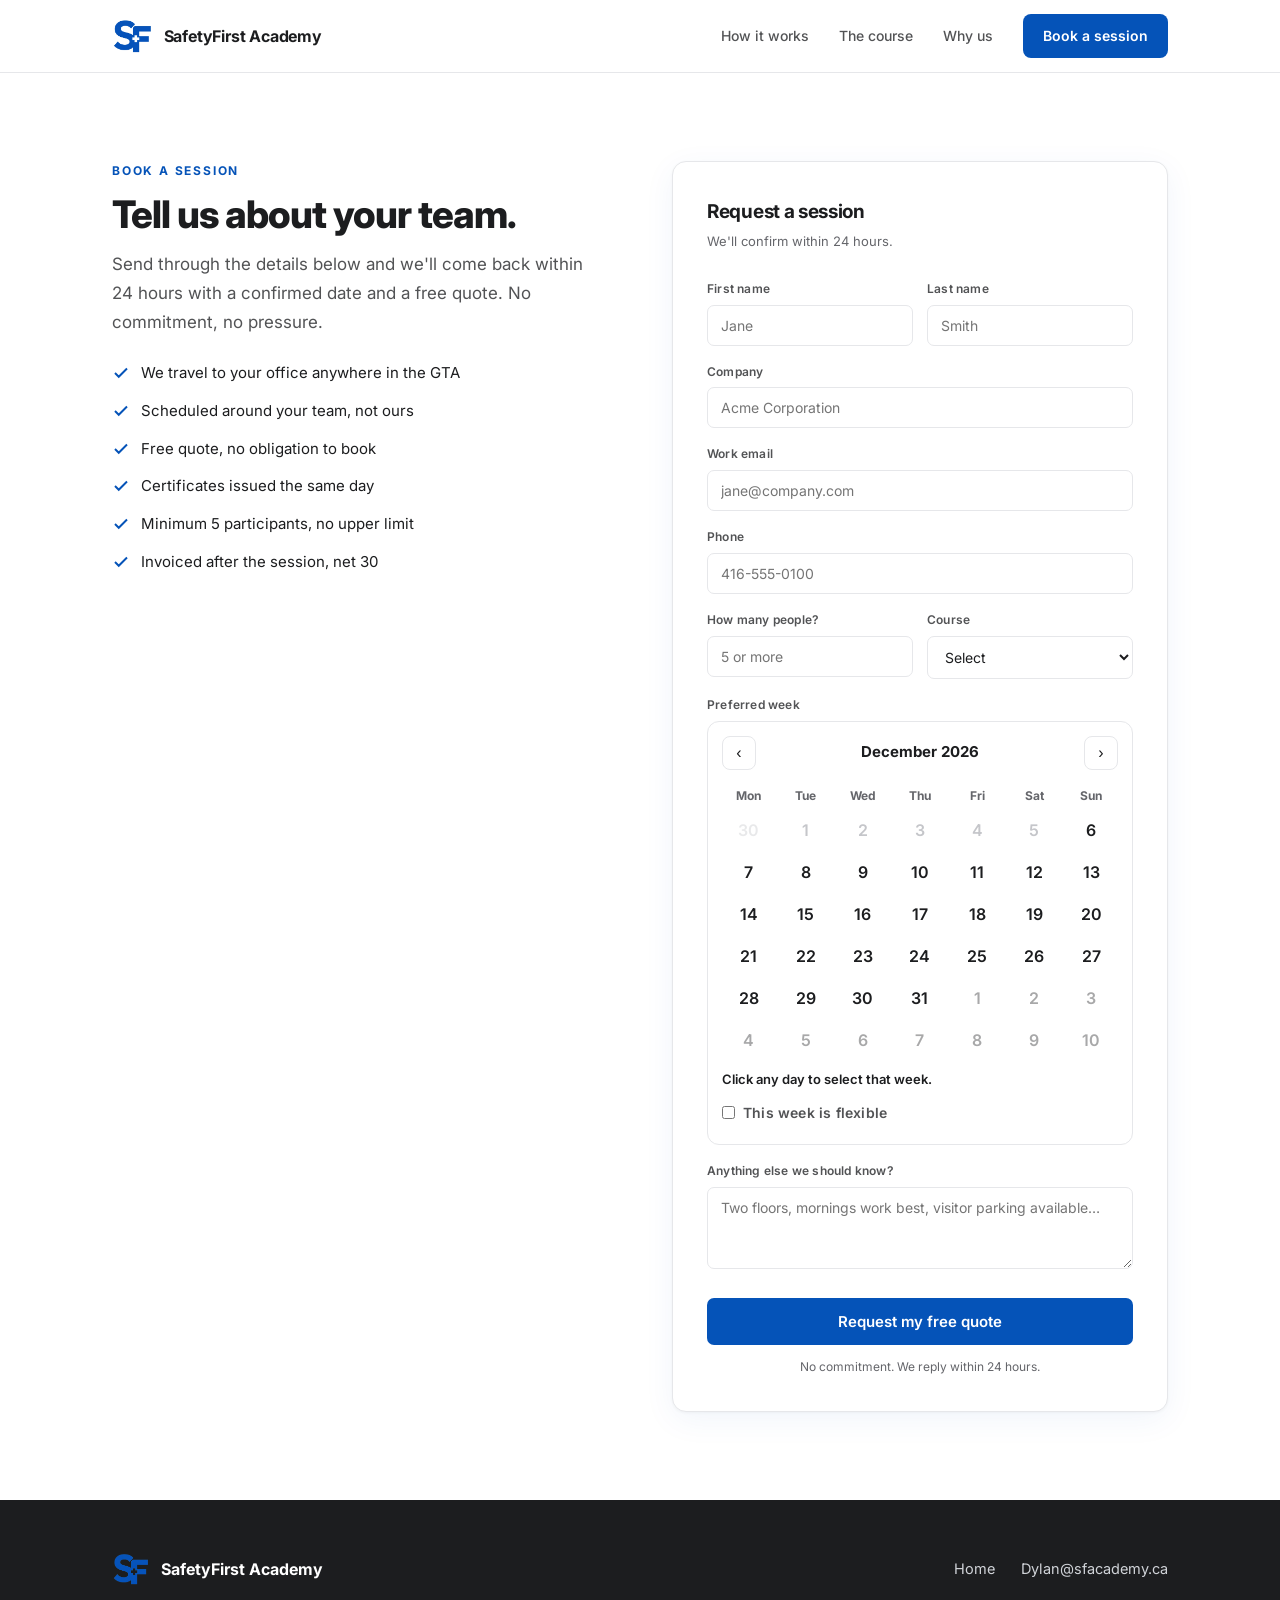
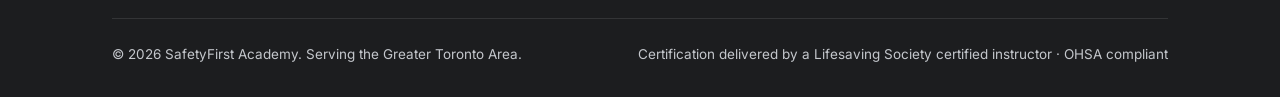
==== commit b9ca9cb4: "Update website text for first aid courses to include AED (6acf81f1652b4eebb6d17b10)" ====
--- a/book.html
+++ b/book.html
@@ -84,8 +84,8 @@
                 <label for="course">Course</label>
                 <select id="course" name="course" required>
                   <option value="">Select</option>
-                  <option>Basic First Aid &amp; CPR-C (8 hours)</option>
-                  <option>Intermediate First Aid &amp; CPR-C (16 hours)</option>
+                  <option>Basic First Aid with CPR-C &amp; AED (8 hours)</option>
+                  <option>Intermediate First Aid with CPR-C &amp; AED (16 hours)</option>
                   <option>Group recertification</option>
                   <option>Custom corporate program</option>
                   <option>Not sure, please advise</option>
@@ -139,7 +139,7 @@
         </div>
         <div class="foot-links">
           <a href="index.html">Home</a>
-          <a href="mailto:dylan@sfacademy.ca">dylan@sfacademy.ca</a>
+          <a href="mailto:Dylan@sfacademy.ca">Dylan@sfacademy.ca</a>
         </div>
       </div>
       <div class="foot-btm">
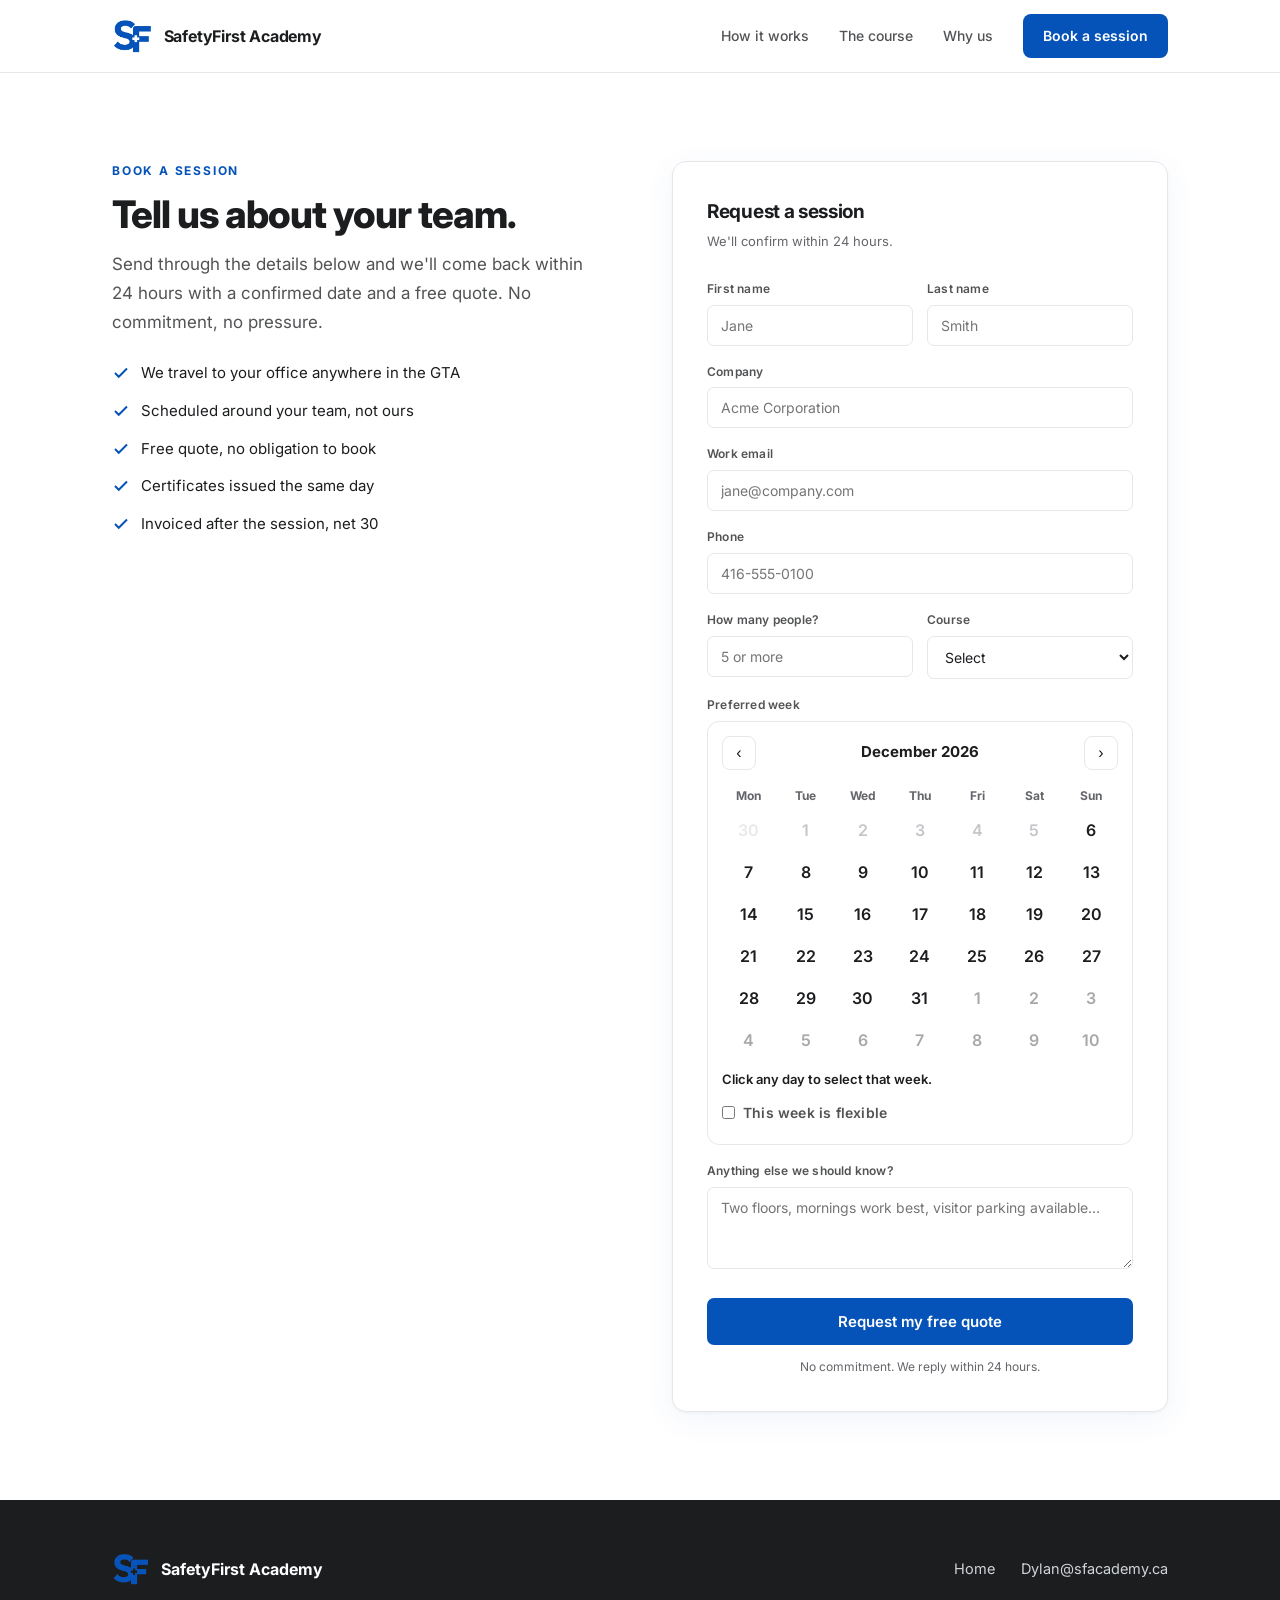
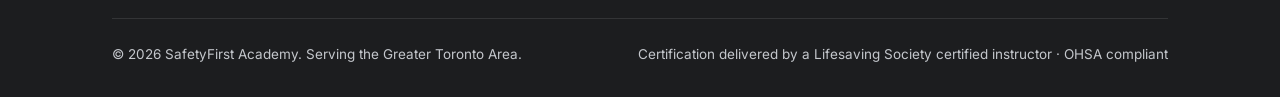
==== commit 1e1148bb: "Add phone number and WSIB logo to footer, remove cost claim and group size limits Co-Authored-By: Cl" ====
--- a/book.html
+++ b/book.html
@@ -39,7 +39,6 @@
             <li><svg viewBox="0 0 24 24"><path d="M20 6L9 17l-5-5"/></svg>Scheduled around your team, not ours</li>
             <li><svg viewBox="0 0 24 24"><path d="M20 6L9 17l-5-5"/></svg>Free quote, no obligation to book</li>
             <li><svg viewBox="0 0 24 24"><path d="M20 6L9 17l-5-5"/></svg>Certificates issued the same day</li>
-            <li><svg viewBox="0 0 24 24"><path d="M20 6L9 17l-5-5"/></svg>Minimum 5 participants, no upper limit</li>
             <li><svg viewBox="0 0 24 24"><path d="M20 6L9 17l-5-5"/></svg>Invoiced after the session, net 30</li>
           </ul>
         </div>
--- a/css/styles.css
+++ b/css/styles.css
@@ -252,6 +252,7 @@
 
   /* WHY 3-up */
   .why-grid-3{grid-template-columns:repeat(3,1fr)}
+  .why-grid-2{grid-template-columns:repeat(2,1fr);max-width:760px}
   .why-grid-3 .why-num{font-size:46px;letter-spacing:-2px;line-height:1}
   .why-grid-3 .why-num.txt{font-size:30px;letter-spacing:-.5px}
   .why-grid-3 .why-item{border-top-width:3px;padding-top:22px}
@@ -268,6 +269,8 @@
   .foot-contact-block p{font-size:14.5px;color:#D0D3D8;line-height:1.7;max-width:360px}
   .foot-email{font-size:20px;font-weight:700;color:#fff;text-decoration:none;transition:color .18s}
   .foot-email:hover{color:#8FC2F9}
+  .foot-phone{display:block;margin-top:4px}
+  .foot-wsib{display:block;width:64px;height:64px;margin-top:16px;border-radius:12px}
   .foot-fine{padding-top:20px;font-size:12.5px;color:#B8BBC1;line-height:1.75;max-width:960px}
 
   /* RESPONSIVE */
